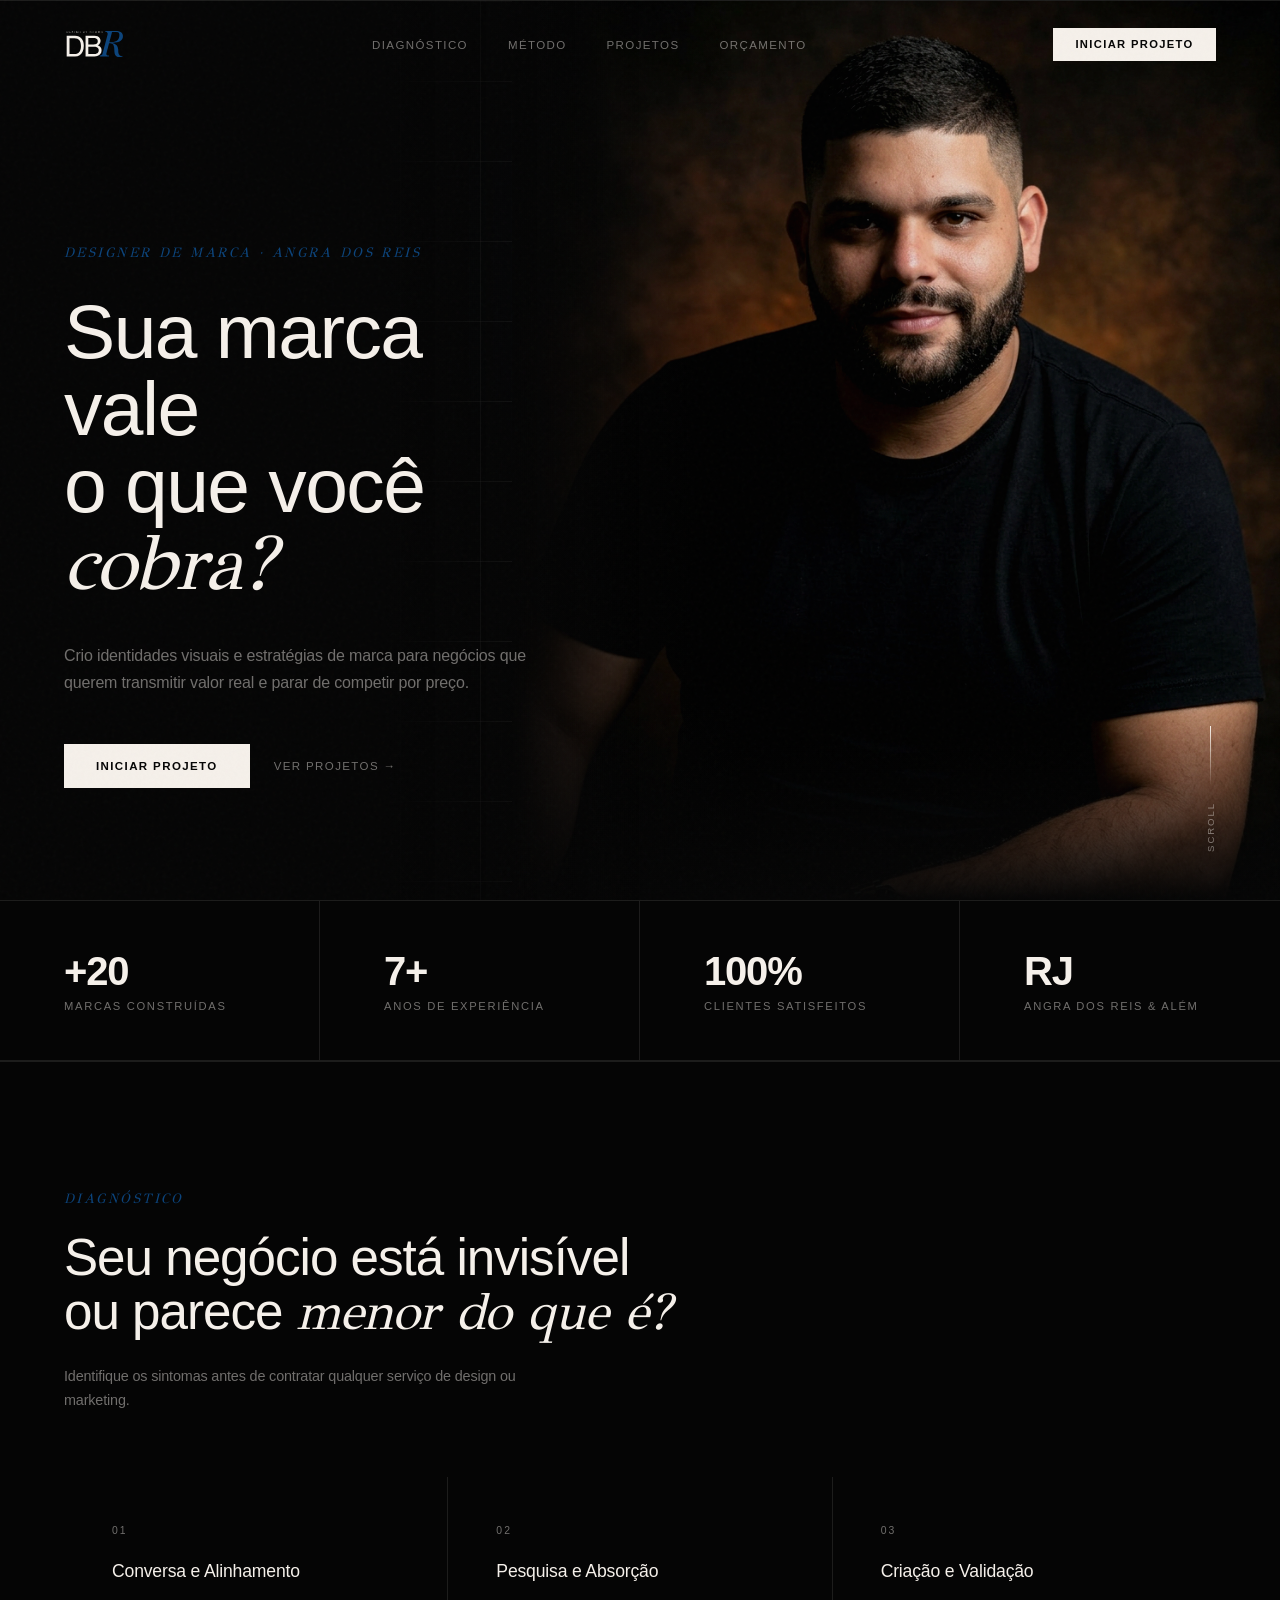
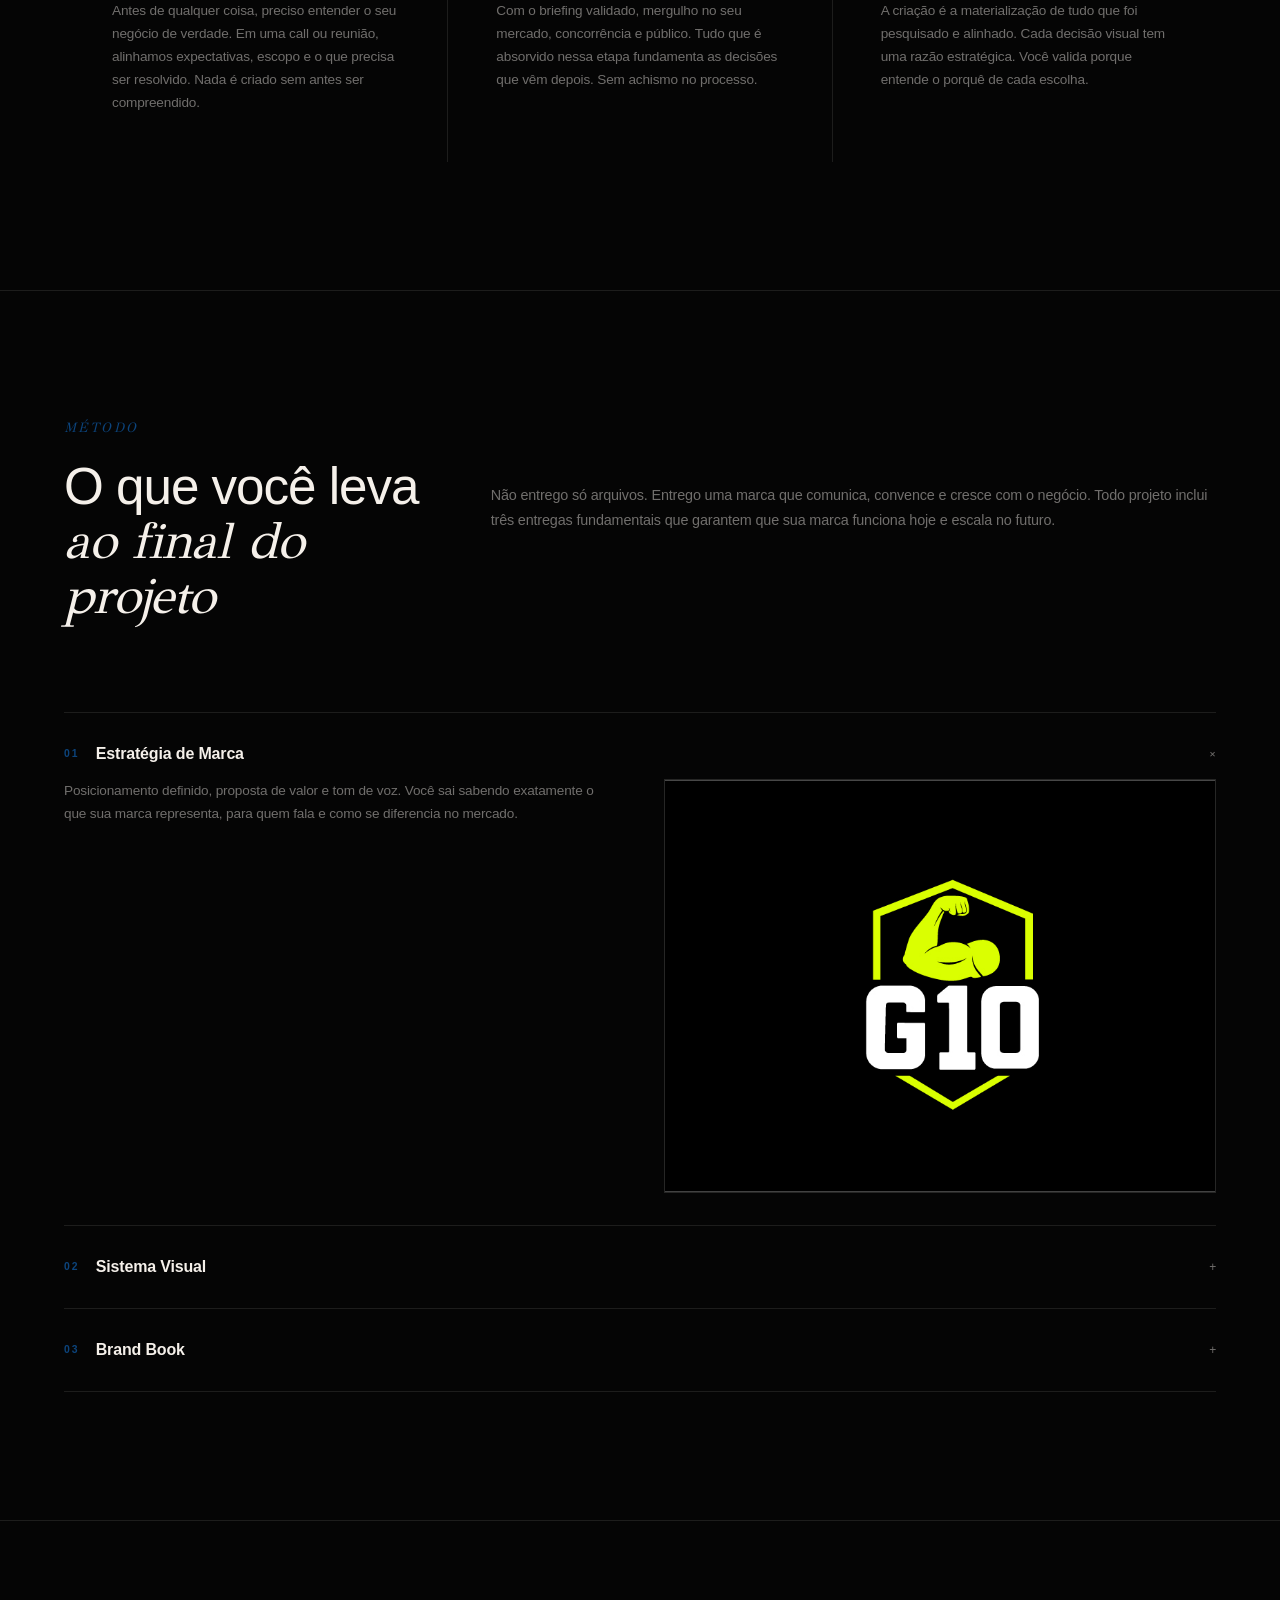
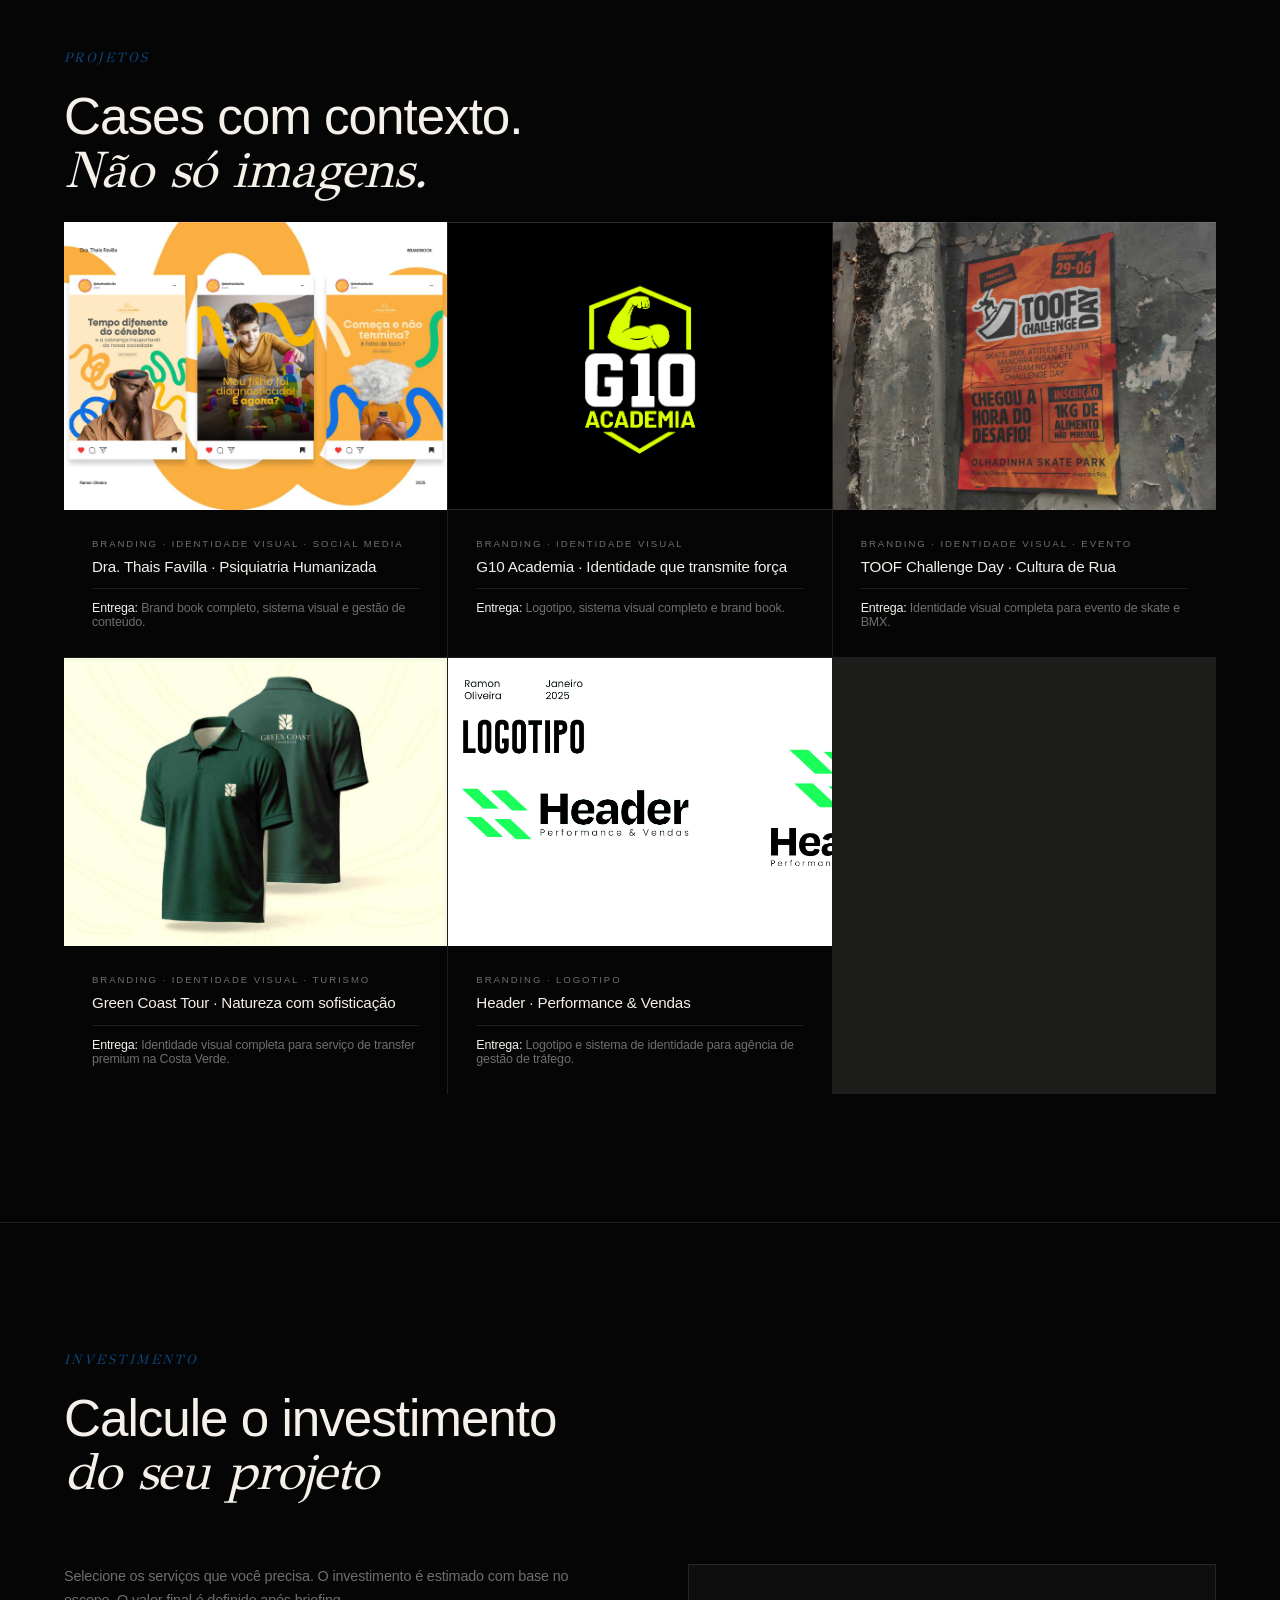
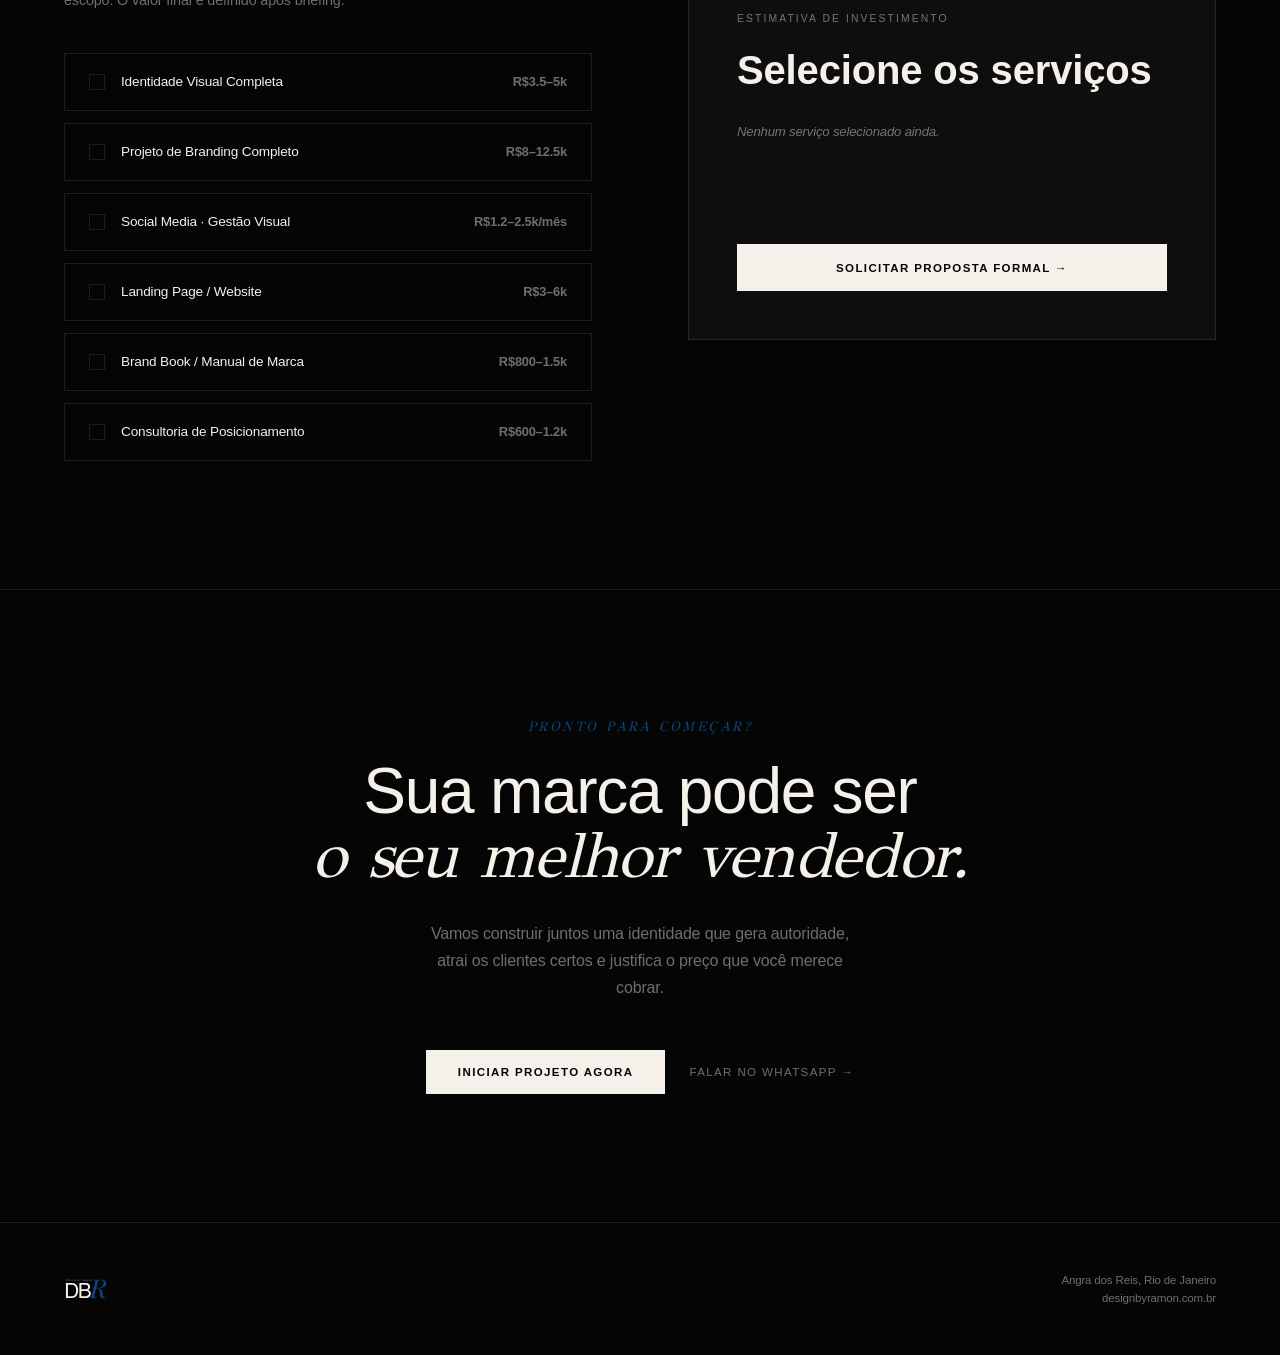
==== index.html @ 097b87ef "refactor: remove portfolio filters, keep brands only Remove Todos/Branding/Social/Web filter buttons" ====
<!DOCTYPE html>
<html lang="pt-BR">
<head>
<meta charset="UTF-8">
<meta name="viewport" content="width=device-width, initial-scale=1.0">
<title>DBR · Design by Ramon · Branding Estratégico · Angra dos Reis</title>
<meta name="description" content="Branding estratégico, identidade visual e posicionamento para negócios que querem transmitir valor real e cobrar mais por isso.">
<link rel="preconnect" href="https://fonts.googleapis.com">
<link href="https://fonts.googleapis.com/css2?family=GFS+Didot&family=Libre+Baskerville:ital@1&display=swap" rel="stylesheet">
<style>
:root{
  --black:#050505;
  --off:#F5F0EA;
  --blue:#0C447C;
  --blue-light:#1B2A41;
  --muted:rgba(245,240,234,0.45);
  --border:rgba(245,240,234,0.1);
  --border-strong:rgba(245,240,234,0.22);
  --surface:rgba(245,240,234,0.04);
  --surface-hover:rgba(245,240,234,0.07);
  --ease:cubic-bezier(0.16,1,0.3,1);
  --font-didot:'GFS Didot','Didot','Big Caslon',Georgia,serif;
  --font-body:'Helvetica Neue',Helvetica,Arial,sans-serif;
  --font-display:'Helvetica Neue',Helvetica,Arial,sans-serif;
}
*{margin:0;padding:0;box-sizing:border-box}
html{scroll-behavior:smooth}
body{background:var(--black);color:var(--off);font-family:var(--font-body);font-weight:300;overflow-x:hidden;-webkit-font-smoothing:antialiased;letter-spacing:-0.01em}

/* GRAIN */
body::before{content:'';position:fixed;inset:0;background-image:url("data:image/svg+xml,%3Csvg viewBox='0 0 256 256' xmlns='http://www.w3.org/2000/svg'%3E%3Cfilter id='n'%3E%3CfeTurbulence type='fractalNoise' baseFrequency='0.9' numOctaves='4' stitchTiles='stitch'/%3E%3C/filter%3E%3Crect width='100%25' height='100%25' filter='url(%23n)' opacity='0.035'/%3E%3C/svg%3E");pointer-events:none;z-index:9999;opacity:0.6}

/* LOADER */
#loader{position:fixed;inset:0;background:var(--black);z-index:9998;display:flex;flex-direction:column;align-items:center;justify-content:center;gap:3rem;transition:opacity 0.9s var(--ease)}
#loader.hidden{opacity:0;pointer-events:none}
.loader-logo-wrap{opacity:0;transform:scale(0.75);transition:opacity 1s var(--ease),transform 1s cubic-bezier(0.34,1.3,0.64,1)}
.loader-bar-wrap{width:100px;height:1px;background:var(--border);transition:opacity 0.3s}
.loader-bar{height:1px;background:var(--off);width:0%;transition:width 0.05s linear}

/* NAV */
nav{position:fixed;top:0;left:0;right:0;z-index:100;padding:1.75rem 4rem;display:flex;align-items:center;justify-content:space-between;transition:all 0.4s var(--ease)}
nav.scrolled{padding:1.1rem 4rem;background:rgba(5,5,5,0.85);backdrop-filter:blur(20px);border-bottom:1px solid var(--border)}
.nav-logo{font-family:var(--font-display);font-weight:800;font-size:1rem;letter-spacing:0.12em;text-transform:uppercase;text-decoration:none;color:var(--off)}
.nav-logo span{color:var(--blue)}
.nav-links{display:flex;gap:2.5rem;list-style:none}
.nav-links a{font-size:0.72rem;letter-spacing:0.12em;text-transform:uppercase;color:var(--muted);text-decoration:none;transition:color 0.2s}
.nav-links a:hover{color:var(--off)}
.nav-cta{font-family:var(--font-display);font-size:0.7rem;font-weight:700;letter-spacing:0.12em;text-transform:uppercase;color:var(--black);background:var(--off);padding:0.65rem 1.4rem;border:none;cursor:pointer;transition:all 0.2s}
.nav-cta:hover{background:var(--blue);color:var(--off)}

/* HERO */
#hero{min-height:100vh;position:relative;overflow:hidden}
.hero-bg{position:absolute;inset:0;background:radial-gradient(ellipse 60% 70% at 70% 30%, rgba(12,68,124,0.15) 0%, transparent 60%)}
.hero-grid{position:absolute;inset:0;background-image:linear-gradient(var(--border) 1px,transparent 1px),linear-gradient(90deg,var(--border) 1px,transparent 1px);background-size:80px 80px;mask-image:radial-gradient(ellipse 80% 80% at 50% 50%,black 30%,transparent 100%)}
.hero-tag{font-family:var(--font-didot);font-size:0.85rem;letter-spacing:0.18em;text-transform:uppercase;color:var(--blue);margin-bottom:2rem;display:flex;align-items:center;gap:0.75rem;opacity:0;transform:translateY(10px);transition:all 0.7s var(--ease) 0.2s;font-style:italic}
.hero-tag.in{opacity:1;transform:translateY(0)}

h1{font-family:var(--font-body);font-size:clamp(3rem,6vw,5.5rem);font-weight:400;line-height:1.0;letter-spacing:-0.02em;max-width:820px;margin-bottom:2.5rem;opacity:0;transform:translateY(20px);transition:all 0.9s var(--ease) 0.4s}
h1.in{opacity:1;transform:translateY(0)}
h1 em{font-style:italic;font-weight:300;color:var(--muted)}
.hero-sub{font-size:1rem;font-weight:300;color:var(--muted);max-width:480px;line-height:1.7;margin-bottom:3rem;opacity:0;transform:translateY(20px);transition:all 0.9s var(--ease) 0.6s}
.hero-sub.in{opacity:1;transform:translateY(0)}
.hero-ctas{display:flex;align-items:center;gap:1.5rem;opacity:0;transform:translateY(20px);transition:all 0.9s var(--ease) 0.8s}
.hero-ctas.in{opacity:1;transform:translateY(0)}
.btn-primary{font-family:var(--font-display);font-size:0.72rem;font-weight:700;letter-spacing:0.12em;text-transform:uppercase;color:var(--black);background:var(--off);padding:1rem 2rem;border:none;cursor:pointer;transition:all 0.25s}
.btn-primary:hover{background:var(--blue);color:var(--off);transform:translateY(-2px)}
.btn-ghost{font-size:0.72rem;letter-spacing:0.12em;text-transform:uppercase;color:var(--muted);cursor:pointer;background:none;border:none;transition:color 0.2s;display:flex;align-items:center;gap:0.5rem}
.btn-ghost:hover{color:var(--off)}
.hero-scroll{position:absolute;right:4rem;bottom:3rem;display:flex;flex-direction:column;align-items:center;gap:1rem;opacity:0;animation:fadeIn 1s var(--ease) 1.5s forwards}
.hero-scroll span{font-size:0.6rem;letter-spacing:0.2em;text-transform:uppercase;color:var(--muted);writing-mode:vertical-rl;transform:rotate(180deg)}
.scroll-line{width:1px;height:60px;background:linear-gradient(var(--off),transparent);animation:scrollLine 2s ease-in-out infinite}
@keyframes scrollLine{0%{transform:scaleY(0);transform-origin:top}50%{transform:scaleY(1);transform-origin:top}51%{transform-origin:bottom}100%{transform:scaleY(0);transform-origin:bottom}}
@keyframes fadeIn{to{opacity:1}}

/* STATS */
#stats{border-top:1px solid var(--border);border-bottom:1px solid var(--border);display:grid;grid-template-columns:repeat(4,1fr)}
.stat{padding:3rem 4rem;border-right:1px solid var(--border)}
.stat:last-child{border-right:none}
.stat-num{font-family:var(--font-display);font-size:2.5rem;font-weight:800;letter-spacing:-0.03em;margin-bottom:0.4rem}
.stat-label{font-size:0.7rem;letter-spacing:0.15em;text-transform:uppercase;color:var(--muted)}

/* SECTIONS */
section{padding:8rem 4rem;border-top:1px solid var(--border)}
.section-tag{font-family:var(--font-didot);font-size:0.85rem;letter-spacing:0.18em;text-transform:uppercase;color:var(--blue);margin-bottom:1.5rem;display:flex;align-items:center;gap:0.75rem;font-style:italic}

.section-title{font-family:var(--font-body);font-size:clamp(2rem,4vw,3.5rem);font-weight:400;line-height:1.05;letter-spacing:-0.02em;max-width:700px;margin-bottom:1.5rem}
.section-title em{font-style:italic;font-weight:300;color:var(--muted)}

/* PROBLEMS */
.problems-grid{display:grid;grid-template-columns:repeat(3,1fr);gap:1px;background:var(--border);margin-top:4rem}
.problem-card{background:var(--black);padding:3rem;transition:background 0.3s}
.problem-card:hover{background:var(--surface-hover)}
.problem-num{font-family:var(--font-display);font-size:0.65rem;letter-spacing:0.2em;color:var(--muted);margin-bottom:1.5rem}
.problem-title{font-family:var(--font-body);font-size:1.1rem;font-weight:400;line-height:1.3;margin-bottom:1rem;letter-spacing:-0.01em}
.problem-desc{font-size:0.85rem;color:var(--muted);line-height:1.7}

/* METHOD */
.method-wrap{display:grid;grid-template-columns:1fr 1fr;gap:8rem;align-items:start;margin-top:4rem}
.method-steps{display:flex;flex-direction:column;gap:0}
.method-step{padding:2rem 0;border-bottom:1px solid var(--border);cursor:pointer;transition:all 0.3s}
.method-step:first-child{border-top:1px solid var(--border)}
.method-step-head{display:flex;align-items:center;justify-content:space-between}
.method-step-label{display:flex;align-items:center;gap:1rem}
.method-step-num{font-size:0.65rem;letter-spacing:0.2em;color:var(--blue);font-family:var(--font-display);font-weight:700}
.method-step-title{font-family:var(--font-display);font-size:1rem;font-weight:700}
.method-step-icon{font-size:0.75rem;color:var(--muted);transition:transform 0.3s}
.method-step.open .method-step-icon{transform:rotate(45deg)}
.method-step-body{font-size:0.85rem;color:var(--muted);line-height:1.7;max-height:0;overflow:hidden;transition:max-height 0.4s var(--ease),padding 0.3s}
.method-step.open .method-step-body{max-height:500px;padding-top:1rem}
.method-step-inner{display:grid;grid-template-columns:1fr 1fr;gap:3rem;align-items:start}
.method-step-img{aspect-ratio:4/3;background:var(--surface);border:1px solid var(--border);overflow:hidden;position:relative}
.method-step-img .slide{position:absolute;inset:0;width:100%;height:100%;object-fit:cover;opacity:0;transition:opacity 0.8s var(--ease)}
.method-step-img .slide.active{opacity:1}
@media(max-width:640px){.method-step-inner{grid-template-columns:1fr}}
.method-visual{position:sticky;top:10rem}
.method-visual-box{background:var(--surface);border:1px solid var(--border);padding:3rem;aspect-ratio:1;display:flex;flex-direction:column;justify-content:space-between}
.method-visual-title{font-family:var(--font-display);font-size:0.65rem;letter-spacing:0.2em;text-transform:uppercase;color:var(--muted)}
.method-visual-main{font-family:var(--font-display);font-size:3rem;font-weight:800;line-height:1;transition:all 0.4s var(--ease)}
.method-visual-sub{font-size:0.8rem;color:var(--muted);transition:all 0.4s var(--ease)}

/* PORTFOLIO */
.portfolio-grid{display:grid;grid-template-columns:repeat(3,1fr);gap:1px;background:var(--border)}
.portfolio-case{background:var(--black);overflow:hidden;cursor:pointer;position:relative}
.case-img{width:100%;aspect-ratio:4/3;background:var(--surface);display:flex;align-items:center;justify-content:center;font-family:var(--font-display);font-size:0.65rem;letter-spacing:0.2em;text-transform:uppercase;color:var(--muted);transition:background 0.3s}
.portfolio-case:hover .case-img{background:var(--surface-hover)}
.case-info{padding:1.75rem}
.case-cat{font-size:0.6rem;letter-spacing:0.2em;text-transform:uppercase;color:var(--muted);margin-bottom:0.5rem}
.case-title{font-family:var(--font-body);font-size:0.95rem;font-weight:400;line-height:1.3;margin-bottom:0.75rem;letter-spacing:-0.01em}
.case-result{font-size:0.78rem;color:var(--muted);padding-top:0.75rem;border-top:1px solid var(--border)}
.case-result strong{color:var(--off);font-weight:500}
.case-overlay{position:absolute;inset:0;background:rgba(5,5,5,0.88);opacity:0;transition:opacity 0.3s;display:flex;align-items:center;justify-content:center;gap:0.75rem;font-size:0.7rem;letter-spacing:0.15em;text-transform:uppercase;color:var(--muted)}
.portfolio-case:hover .case-overlay{opacity:1}

/* CALCULATOR */
.calc-wrap{display:grid;grid-template-columns:1fr 1fr;gap:6rem;align-items:start;margin-top:4rem}
.calc-intro{font-size:0.9rem;color:var(--muted);line-height:1.7;margin-bottom:2.5rem}
.services-grid{display:flex;flex-direction:column;gap:0.75rem}
.service-item{display:flex;align-items:center;gap:1rem;padding:1.25rem 1.5rem;border:1px solid var(--border);cursor:pointer;transition:all 0.2s;user-select:none}
.service-item:hover{border-color:var(--border-strong);background:var(--surface)}
.service-item.selected{border-color:var(--blue);background:rgba(12,68,124,0.08)}
.service-check{width:16px;height:16px;border:1px solid var(--border);display:flex;align-items:center;justify-content:center;flex-shrink:0;transition:all 0.2s}
.service-item.selected .service-check{background:var(--blue);border-color:var(--blue)}
.service-check svg{opacity:0;transition:opacity 0.2s}
.service-item.selected .service-check svg{opacity:1}
.service-name{font-size:0.85rem;flex:1}
.service-price{font-size:0.8rem;color:var(--muted);font-family:var(--font-display);font-weight:700}
.calc-result-box{background:var(--surface);border:1px solid var(--border);padding:3rem;position:sticky;top:10rem}
.calc-result-label{font-size:0.65rem;letter-spacing:0.2em;text-transform:uppercase;color:var(--muted);margin-bottom:1.5rem}
.calc-result-range{font-family:var(--font-display);font-size:2.5rem;font-weight:800;line-height:1.1;margin-bottom:2rem;transition:all 0.3s}
.calc-result-items{display:flex;flex-direction:column;gap:0.6rem;margin-bottom:2.5rem;min-height:80px}
.calc-result-item{display:flex;justify-content:space-between;font-size:0.8rem;color:var(--muted);padding-bottom:0.6rem;border-bottom:1px solid var(--border)}
.calc-result-item:last-child{border-bottom:none}
.calc-cta{width:100%;font-family:var(--font-display);font-size:0.72rem;font-weight:700;letter-spacing:0.12em;text-transform:uppercase;color:var(--black);background:var(--off);padding:1.1rem 2rem;border:none;cursor:pointer;transition:all 0.25s}
.calc-cta:hover{background:var(--blue);color:var(--off)}
.calc-empty{color:var(--muted);font-size:0.82rem;font-style:italic}

/* CTA SECTION */
#cta{text-align:center}
.cta-headline{font-family:var(--font-body);font-size:clamp(2.5rem,5vw,4.5rem);font-weight:400;line-height:1.0;letter-spacing:-0.02em;margin-bottom:2rem}
.cta-sub{font-size:1rem;color:var(--muted);max-width:440px;margin:0 auto 3rem;line-height:1.7}
.cta-actions{display:flex;align-items:center;justify-content:center;gap:1.5rem}

/* FOOTER */
footer{padding:3rem 4rem;border-top:1px solid var(--border);display:flex;align-items:center;justify-content:space-between}
.footer-logo{font-family:var(--font-display);font-weight:800;font-size:0.9rem;letter-spacing:0.12em;text-transform:uppercase}
.footer-logo span{color:var(--blue)}
.footer-info{font-size:0.72rem;color:var(--muted);text-align:right;line-height:1.6}

/* MODAL */
.modal-overlay{position:fixed;inset:0;background:rgba(5,5,5,0.92);z-index:500;display:none;align-items:center;justify-content:center;backdrop-filter:blur(8px)}
.modal-overlay.open{display:flex}
.modal-box{background:var(--black);border:1px solid var(--border-strong);padding:3rem;width:100%;max-width:480px;position:relative}
.modal-close{position:absolute;top:1.5rem;right:1.5rem;background:none;border:none;color:var(--muted);font-size:1.2rem;cursor:pointer;transition:color 0.2s}
.modal-close:hover{color:var(--off)}
.modal-title{font-family:var(--font-body);font-size:1.5rem;font-weight:400;margin-bottom:0.5rem}
.modal-sub{font-size:0.85rem;color:var(--muted);margin-bottom:2.5rem;line-height:1.6}
.modal-field{margin-bottom:1.25rem}
.modal-field label{display:block;font-size:0.65rem;letter-spacing:0.15em;text-transform:uppercase;color:var(--muted);margin-bottom:0.5rem}
.modal-field input,.modal-field select,.modal-field textarea{width:100%;background:var(--surface);border:1px solid var(--border);color:var(--off);padding:0.85rem 1rem;font-family:var(--font-body);font-size:0.9rem;outline:none;transition:border-color 0.2s}
.modal-field input:focus,.modal-field select:focus,.modal-field textarea:focus{border-color:var(--blue)}
.modal-field select option{background:var(--black)}
.modal-field textarea{resize:vertical;min-height:100px}
.modal-submit{width:100%;margin-top:1rem;font-family:var(--font-display);font-size:0.72rem;font-weight:700;letter-spacing:0.12em;text-transform:uppercase;color:var(--black);background:var(--off);padding:1rem;border:none;cursor:pointer;transition:all 0.25s}
.modal-submit:hover{background:var(--blue);color:var(--off)}

/* INTRO SPACER + CURTAIN */
#intro-spacer{height:0}
#hero-curtain{display:none}
#hero-veil{display:none}
#hc-logo{opacity:0;transform:scale(0.35);will-change:transform,opacity}
#hc-cue{position:absolute;bottom:3rem;left:50%;transform:translateX(-50%);display:flex;flex-direction:column;align-items:center;gap:0.75rem;opacity:0;transition:opacity 0.6s var(--ease)}
#hc-cue-label{font-size:0.58rem;letter-spacing:0.22em;text-transform:uppercase;color:var(--muted)}
#hc-line{width:1px;height:56px;background:linear-gradient(var(--off),transparent);animation:scrollLine 2s ease-in-out infinite}

/* DESKTOP HERO FIX */
@media(min-width:1025px){
  #hero{height:100vh!important;min-height:unset;display:grid!important;grid-template-columns:40% 60%;position:relative}
  #hero>div:nth-child(3){display:flex!important;flex-direction:column;justify-content:flex-end;padding:0 4rem 7rem!important;position:relative;z-index:3;background:linear-gradient(90deg,var(--black) 60%,transparent 100%)}
  #hero>div:nth-child(4){position:relative;overflow:hidden;margin-left:-8rem}
  #hero>div:nth-child(4) img{width:100%;height:100%;object-fit:cover;object-position:center 20%}
}
/* RESPONSIVE */
@media(max-width:1024px){
  #intro-spacer{height:50vh}
  #hero-curtain{position:fixed;inset:0;z-index:9000;background:var(--black);display:flex;flex-direction:column;align-items:center;justify-content:center;pointer-events:none;will-change:transform;-webkit-mask-image:linear-gradient(to bottom,black 60%,transparent 100%);mask-image:linear-gradient(to bottom,black 60%,transparent 100%)}
  #hero-veil{position:absolute;inset:0;z-index:20;background:var(--black);pointer-events:none;display:block}
  nav,section,footer,#stats .stat{padding-left:2rem;padding-right:2rem}
  #hero{display:flex!important;flex-direction:column!important;min-height:100vh}
  #hero>div:nth-child(2){display:none}
  #hero{display:block!important;min-height:100vh}
  #hero>div:nth-child(3){position:absolute!important;bottom:0;left:0;right:0;z-index:2;display:flex!important;flex-direction:column;justify-content:flex-end;padding:10rem 2rem 5rem!important;background:linear-gradient(transparent,rgba(5,5,5,0.55) 20%,rgba(5,5,5,0.93) 100%)}
  #hero>div:nth-child(4){position:absolute!important;inset:0!important;height:100%!important;display:block!important}
  .method-wrap,.calc-wrap{grid-template-columns:1fr;gap:4rem}
  .method-visual,.calc-result-box{position:relative;top:0}
  .portfolio-grid{grid-template-columns:repeat(2,1fr)}
  #stats{grid-template-columns:repeat(2,1fr)}
  .stat{border-right:none;border-bottom:1px solid var(--border)}
  .nav-links{display:none}
}
@media(max-width:640px){
  h1{font-size:2.4rem}
  .hero-tag{font-size:0.65rem;letter-spacing:0.1em}
  .problems-grid{grid-template-columns:1fr}
  .portfolio-grid{grid-template-columns:1fr}
  .cta-actions{flex-direction:column}
  .hero-ctas{flex-direction:column;align-items:flex-start}
  .hero-scroll{display:none}
  footer{flex-direction:column;gap:1.5rem;text-align:center}
  .footer-info{text-align:center}
}

/* REVEAL */
.reveal{opacity:0;transform:translateY(30px);transition:all 0.8s var(--ease)}
.reveal.in{opacity:1;transform:translateY(0)}
</style>
</head>
<body>

<!-- LOADER -->
<div id="loader">
  <div class="loader-logo-wrap" id="llogow"></div>
  <div class="loader-bar-wrap" id="lbarwrap"><div class="loader-bar" id="lbar"></div></div>
</div>
<div id="hero-curtain">
  <div id="hc-logo"></div>
  <div id="hc-cue">
    <span id="hc-cue-label">scroll</span>
    <div id="hc-line"></div>
  </div>
</div>

<!-- NAV -->
<nav id="nav">
  <a href="#" class="nav-logo" style="display:flex;align-items:center"><svg id="Camada_1" xmlns="http://www.w3.org/2000/svg" version="1.1" viewBox="0 0 1080 490.67" style="height:28px;width:auto;display:block">
  <!-- Generator: Adobe Illustrator 30.2.1, SVG Export Plug-In . SVG Version: 2.1.1 Build 1)  -->
  <defs>
    <style>
      .st0 {
        fill: #0c447c;
      }
    </style>
  </defs>
  <path fill="#F5F0EA" d="M73.1,35.26c0,5.36-1.39,9.43-4.17,12.21-1.12,1.12-2.5,1.95-4.15,2.49-1.65.55-3.72.82-6.21.82h-10.74v-30.95h11.05c2.35,0,4.34.25,5.97.75,1.63.5,3.08,1.38,4.34,2.64,1.18,1.18,2.12,2.87,2.84,5.07.72,2.21,1.07,4.53,1.07,6.96ZM70.18,35.26c0-2.35-.27-4.37-.82-6.08-.54-1.7-1.34-3.08-2.38-4.13-1.04-1.04-2.26-1.76-3.63-2.15-1.38-.39-3.19-.58-5.46-.58h-7.14v25.96h7.56c2,0,3.71-.24,5.11-.71,1.4-.47,2.55-1.15,3.44-2.04,1.15-1.15,1.98-2.58,2.51-4.32.53-1.73.79-3.72.79-5.95Z"/>
  <path fill="#F5F0EA" d="M116.64,50.77h-21.02v-30.95h20.59v2.49h-17.66v11.17h15.94v2.49h-15.94v12.29h18.09v2.49Z"/>
  <path fill="#F5F0EA" d="M159.53,42.58c0,3.15-1.2,5.51-3.61,7.08-1.98,1.29-4.5,1.93-7.56,1.93-3.73,0-6.59-.98-8.59-2.92-1.83-1.78-2.75-4.16-2.75-7.14h2.83c.23,2.58,1.12,4.48,2.67,5.72,1.55,1.23,3.62,1.85,6.23,1.85s4.68-.66,6.06-1.98c1.2-1.14,1.81-2.56,1.81-4.25,0-1.26-.28-2.28-.84-3.07-.56-.79-1.37-1.45-2.43-1.99-.6-.31-2.94-.99-7.01-2.02-1.83-.46-3.28-.96-4.34-1.5-1.23-.63-2.19-1.4-2.88-2.32-.92-1.26-1.38-2.83-1.38-4.72,0-2.29.89-4.19,2.67-5.71,1.92-1.66,4.53-2.49,7.82-2.49s5.89.9,7.78,2.69c1.75,1.65,2.62,3.82,2.62,6.5h-2.75c0-2.25-.79-3.97-2.37-5.17-1.35-1.02-3.07-1.54-5.17-1.54-2.36,0-4.23.52-5.62,1.57-1.39,1.04-2.09,2.5-2.09,4.36,0,1.12.24,2.02.73,2.73.49.7,1.27,1.32,2.36,1.87,3.87,1.17,7.74,2.33,11.6,3.48,2.81,1.4,4.21,3.75,4.21,7.04Z"/>
  <path fill="#F5F0EA" d="M185.62,50.77h-2.92v-30.95h2.92v30.95Z"/>
  <path fill="#F5F0EA" d="M236.76,50.77h-2.49v-5.29c-1.15,2-2.66,3.52-4.54,4.56-1.88,1.03-4.17,1.55-6.9,1.55-4.5,0-7.95-1.58-10.36-4.72-2.21-2.89-3.31-6.78-3.31-11.68s1.22-8.81,3.65-11.67c2.55-2.98,6.08-4.46,10.57-4.46,3.41,0,6.27.82,8.57,2.46,2.31,1.64,3.79,4.07,4.45,7.3h-3.01c-.52-2.28-1.68-4.06-3.5-5.34s-3.9-1.92-6.25-1.92c-3.87,0-6.79,1.35-8.77,4.03-1.86,2.52-2.79,6.07-2.79,10.64,0,3.63.99,6.65,2.97,9.05,2.1,2.55,4.85,3.82,8.27,3.82,3.01,0,5.5-.95,7.45-2.84,1.03-1.03,1.83-2.29,2.39-3.78.56-1.49.84-3.22.84-5.2h-10.49v-2.49h13.24v15.99Z"/>
  <path fill="#F5F0EA" d="M284.68,50.77h-3.41s-17.78-26.96-17.78-26.96l-.09,26.96h-2.92v-30.95h3.31l17.88,27.03.09-27.03h2.92v30.95Z"/>
  <path fill="#F5F0EA" d="M359.81,41.92c0,3.01-.85,5.24-2.56,6.68-1.71,1.45-4.2,2.17-7.5,2.17h-12.68v-30.95h11.09c3.5,0,6.08.67,7.74,2,1.66,1.33,2.49,3.26,2.49,5.78,0,1.83-.43,3.32-1.29,4.47-.86,1.15-2.08,1.88-3.65,2.19,1.75.29,3.18.99,4.3,2.11,1.38,1.38,2.06,3.22,2.06,5.55ZM355.47,27.61c0-1.92-.64-3.28-1.91-4.08-1.28-.8-3.57-1.2-6.9-1.2h-6.66v11.17h7.39c3.01,0,5.16-.56,6.45-1.68,1.09-.95,1.63-2.35,1.63-4.21ZM356.89,42.09c0-2.23-.7-3.81-2.11-4.73-1.4-.92-3.68-1.38-6.83-1.38h-7.95v12.29h7.95c3.41,0,5.75-.45,7.03-1.35,1.28-.9,1.91-2.52,1.91-4.84Z"/>
  <path fill="#F5F0EA" d="M404.72,19.83l-11.22,17.45v13.5h-2.92v-13.28l-11.05-17.66h3.35s9.13,14.92,9.13,14.92l9.33-14.91h3.38Z"/>
  <path fill="#F5F0EA" d="M477.05,50.77h-3.22c-.34-.63-.61-1.59-.79-2.88-.19-1.29-.28-2.6-.28-3.95,0-2.46-.26-4.14-.77-5.03-.86-1.46-2.65-2.19-5.37-2.19h-9.5v14.06h-2.92v-30.95h12.12c3.41,0,5.97.6,7.69,1.8,1.89,1.35,2.84,3.45,2.84,6.32,0,2.06-.43,3.68-1.29,4.86-.75,1.03-1.99,1.94-3.74,2.71,1.43.52,2.45,1.41,3.05,2.69.6,1.27.9,3.13.9,5.56,0,1.8.09,3.3.26,4.47s.52,1.92,1.03,2.23v.3ZM473.91,28.08c0-1.75-.49-3.08-1.46-4-1.23-1.17-3.22-1.76-5.97-1.76h-9.37v11.91h9.24c2.32,0,4.16-.54,5.52-1.61s2.04-2.58,2.04-4.54Z"/>
  <path fill="#F5F0EA" d="M524.16,50.77h-2.99s-3.58-9.71-3.58-9.71h-14.12l-3.63,9.71h-3s12.16-30.94,12.16-30.94h3.31l11.86,30.95ZM516.62,38.57l-6.09-16.23-6.06,16.23h12.14Z"/>
  <path fill="#F5F0EA" d="M574.05,50.77h-2.92v-27.59l-10.23,27.59h-2.75l-10.19-27.59-.08,27.59h-2.92v-30.95h4.47s10.14,27.35,10.14,27.35l10.05-27.36h4.43v30.95Z"/>
  <path fill="#F5F0EA" d="M625.29,35.36c0,4.49-1.12,8.2-3.35,11.12-2.61,3.4-6.31,5.11-11.09,5.11-4.41,0-7.92-1.48-10.51-4.44-2.59-2.96-3.89-6.93-3.89-11.91,0-4.61,1.19-8.38,3.57-11.33,2.61-3.23,6.19-4.85,10.74-4.85s8.22,1.57,10.83,4.72c2.46,2.95,3.7,6.81,3.7,11.59ZM622.36,35.32c0-4.21-1.02-7.55-3.05-10.04s-4.87-3.74-8.51-3.74-6.53,1.38-8.6,4.12c-1.89,2.52-2.84,5.72-2.84,9.61s.87,7.18,2.62,9.61c2.03,2.8,5.01,4.2,8.94,4.2s6.78-1.43,8.81-4.29c1.75-2.46,2.62-5.62,2.62-9.48Z"/>
  <path fill="#F5F0EA" d="M671.96,50.77h-3.41s-17.78-26.96-17.78-26.96l-.09,26.96h-2.92v-30.95h3.31l17.88,27.03.09-27.03h2.92v30.95Z"/>
  <path fill="#F5F0EA" d="M47,100.09h147.26c50,0,88.78,17.73,116.33,53.2,24.58,32,36.92,73,36.92,123.03,0,38.61-7.28,73.5-21.81,104.68-25.6,55.12-69.57,82.67-131.94,82.67H47V100.09ZM184.36,421.59c16.69,0,30.37-1.72,41.09-5.21,19.16-6.41,34.83-18.81,47.03-37.1,9.75-14.71,16.74-33.52,21.05-56.43,2.48-13.72,3.7-26.41,3.7-38.15,0-45.02-8.94-80.02-26.85-104.95-17.91-24.9-46.74-37.36-86.51-37.36h-87.36v279.2h87.85Z"/>
  <path fill="#F5F0EA" d="M377.91,100.09h156.17c42.57,0,72.86,12.7,90.82,38.09,10.57,15.03,15.84,32.35,15.84,52.01,0,22.92-6.49,41.73-19.54,56.43-6.76,7.75-16.51,14.85-29.21,21.26,18.64,7.11,32.58,15.11,41.82,24.02,16.37,15.84,24.52,37.71,24.52,65.61,0,23.41-7.34,44.61-22.01,63.6-21.96,28.39-56.87,42.57-104.71,42.57h-153.69V100.09ZM515.76,253.78c20.79,0,36.95-2.88,48.51-8.68,18.14-9.06,27.23-25.39,27.23-48.98s-9.64-39.78-28.97-48.05c-10.89-4.6-27.05-6.93-48.51-6.93h-87.85v112.63h89.6ZM532.36,421.59c30.17,0,51.72-8.74,64.59-26.24,8.1-11.07,12.11-24.43,12.11-40.1,0-26.41-11.79-44.38-35.38-53.96-12.55-5.12-29.12-7.69-49.76-7.69h-97.75v127.98h106.2Z"/>
  <path class="st0" d="M626.44,463.67v-15.98h9.62c18.26,0,34.23-12.31,38.9-29.96l89.21-337.51c6.21-23.5-8.15-48.33-32.47-48.33l-10.16.03v-15.98h177.83c44.44,0,77.81,7.95,100.14,23.79,22.31,15.84,33.49,39.63,33.49,71.31,0,35.96-15.03,63.31-45.05,82.06-30.02,18.75-75.62,29.35-136.8,31.8v5.71c32.15,6.03,56.08,18.37,71.84,37.01,15.72,18.64,24.93,45.37,27.61,80.19.47,5.79,1.02,34.14,1.69,44.86,2.38,40.15,37.26,65.8,60.32,65.8,10.83,0,11.08.16,11.34.11v16.1c-12.04,0-48.45.07-57.6.07-15.84,0-29.91-3.41-42.19-10.22-12.29-6.81-21.78-16.48-28.48-28.97-7.57-15.17-12.14-42.08-13.72-80.72-.67-18.52-1.57-32.79-2.68-42.86-3.12-31.45-10.95-52.68-23.44-63.6-12.49-10.95-34.39-16.86-65.63-17.76l-48.65,184.6c-4.18,15.87,15.89,32.44,32.3,32.44h13.67v16.02h-161.09ZM794.81,213.15l37.59-.63c47.35,0,82.23-10.4,104.65-31.13,22.45-20.79,33.66-53.14,33.66-97.14,0-18.29-5.24-31.3-15.72-38.99-10.51-7.72-29.93-11.56-58.3-11.56l-54.53.06-47.36,179.4Z"/>
</svg></a>
  <ul class="nav-links">
    <li><a href="#problems">Diagnóstico</a></li>
    <li><a href="#method">Método</a></li>
    <li><a href="#portfolio">Projetos</a></li>
    <li><a href="#calculator">Orçamento</a></li>
  </ul>
  <button class="nav-cta" onclick="openModal()">Iniciar projeto</button>
</nav>

<!-- HERO -->
<div id="intro-spacer"></div>
<section id="hero" style="padding:0;min-height:100vh;display:grid;grid-template-columns:1fr 1fr;position:relative;overflow:hidden">
  <div class="hero-bg"></div>
  <div class="hero-grid"></div>
  <!-- LEFT: text -->
  <div style="position:relative;z-index:2;display:flex;flex-direction:column;justify-content:flex-end;padding:0 4rem 7rem">
    <div class="hero-tag" id="htag">Designer de Marca · Angra dos Reis</div>
    <h1 id="hh1">Sua marca vale<br>o que você <span style="font-family:var(--font-didot);font-style:italic;font-weight:400;text-transform:none">cobra?</span></h1>
    <p class="hero-sub" id="hsub">Crio identidades visuais e estratégias de marca para negócios que querem transmitir valor real e parar de competir por preço.</p>
    <div class="hero-ctas" id="hctas">
      <button class="btn-primary" onclick="openModal()">Iniciar projeto</button>
      <button class="btn-ghost" onclick="document.getElementById('portfolio').scrollIntoView({behavior:'smooth'})">Ver projetos →</button>
    </div>
  </div>
  <!-- RIGHT: photo -->
  <div style="position:relative;overflow:hidden">
    <img src="[data-uri]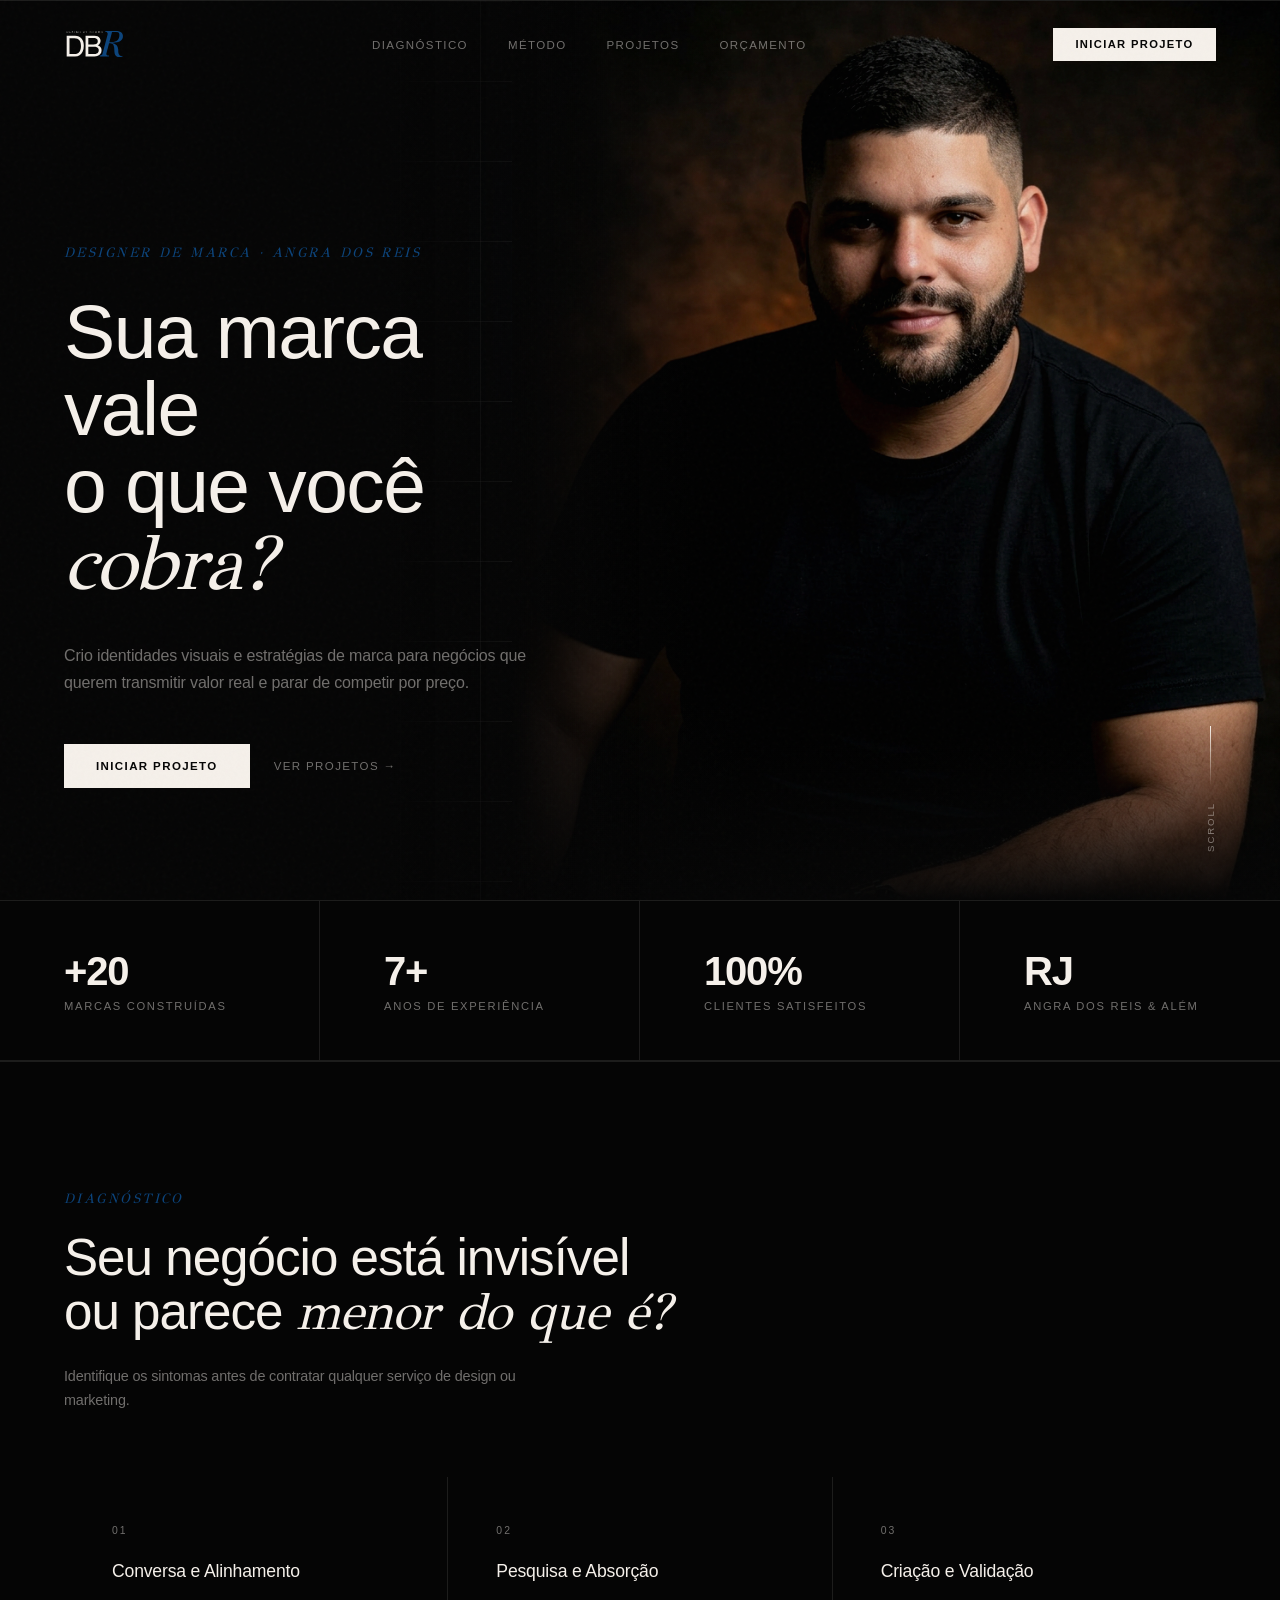
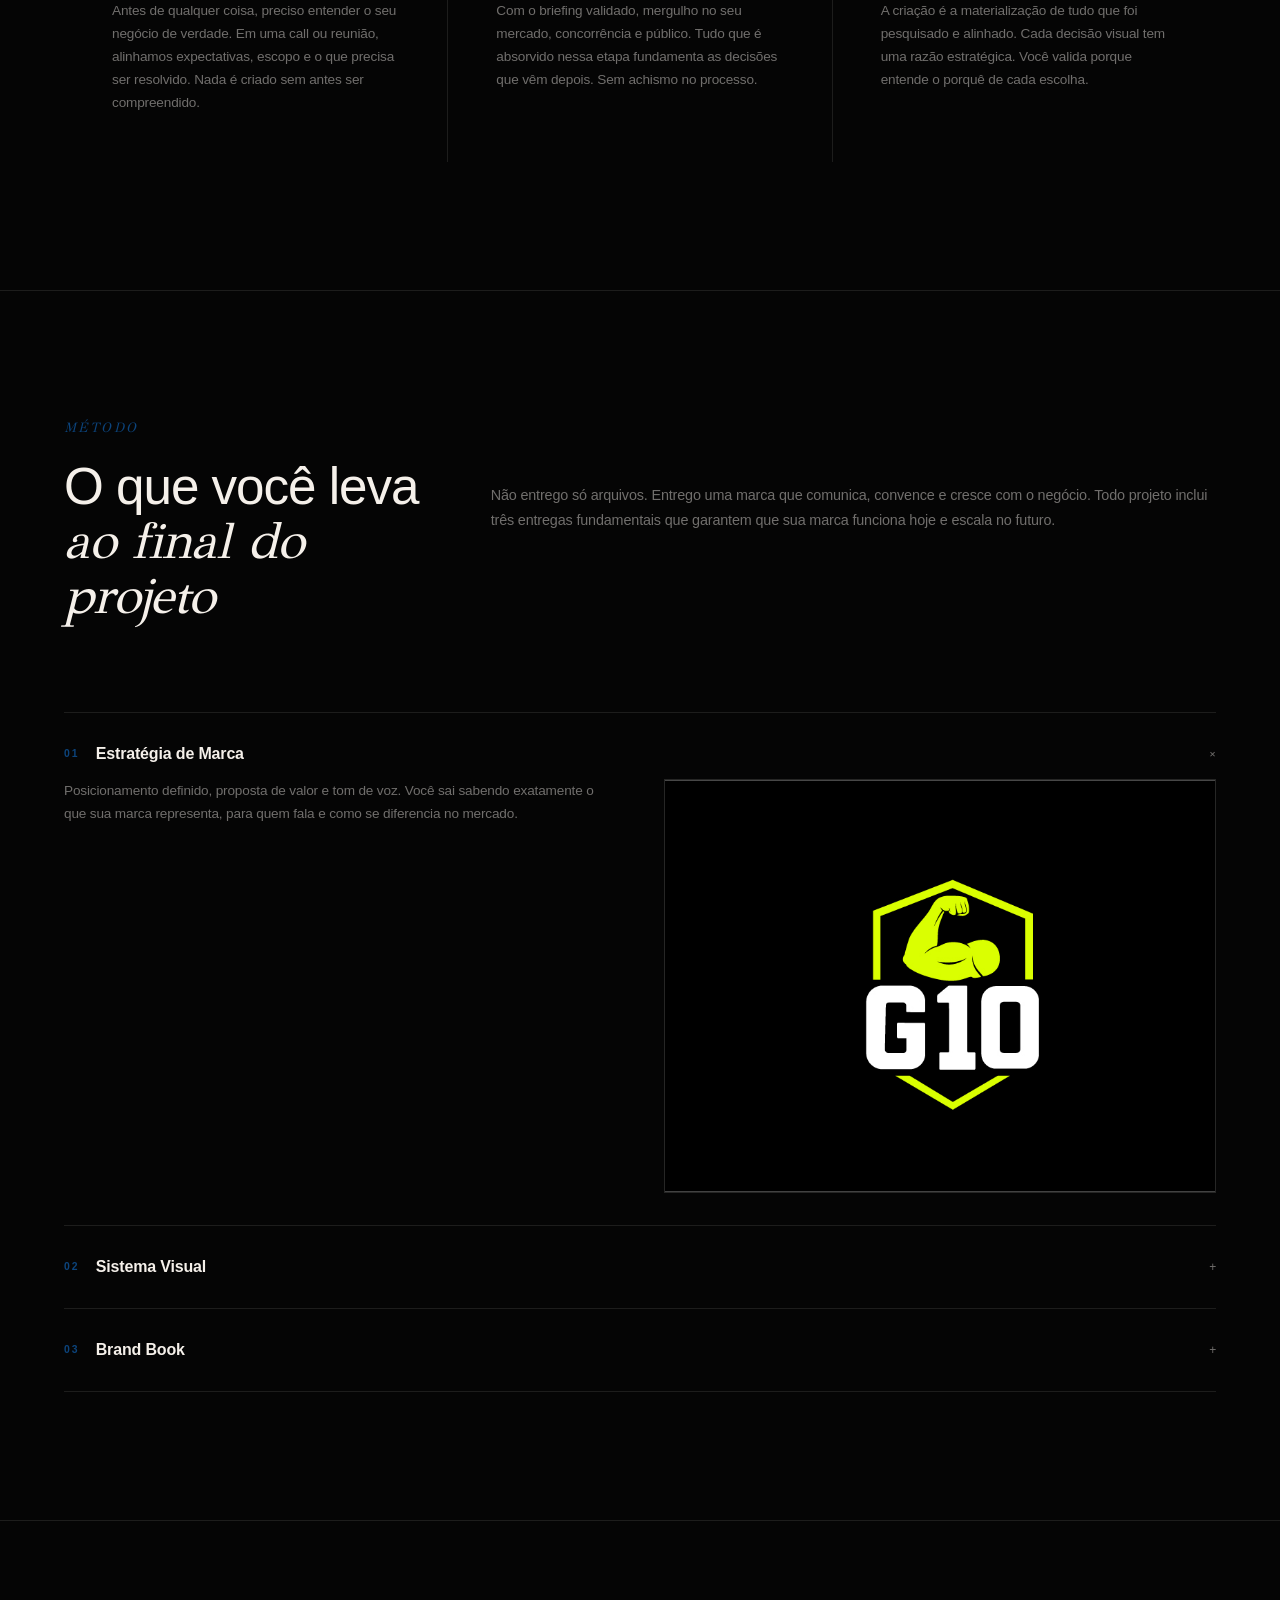
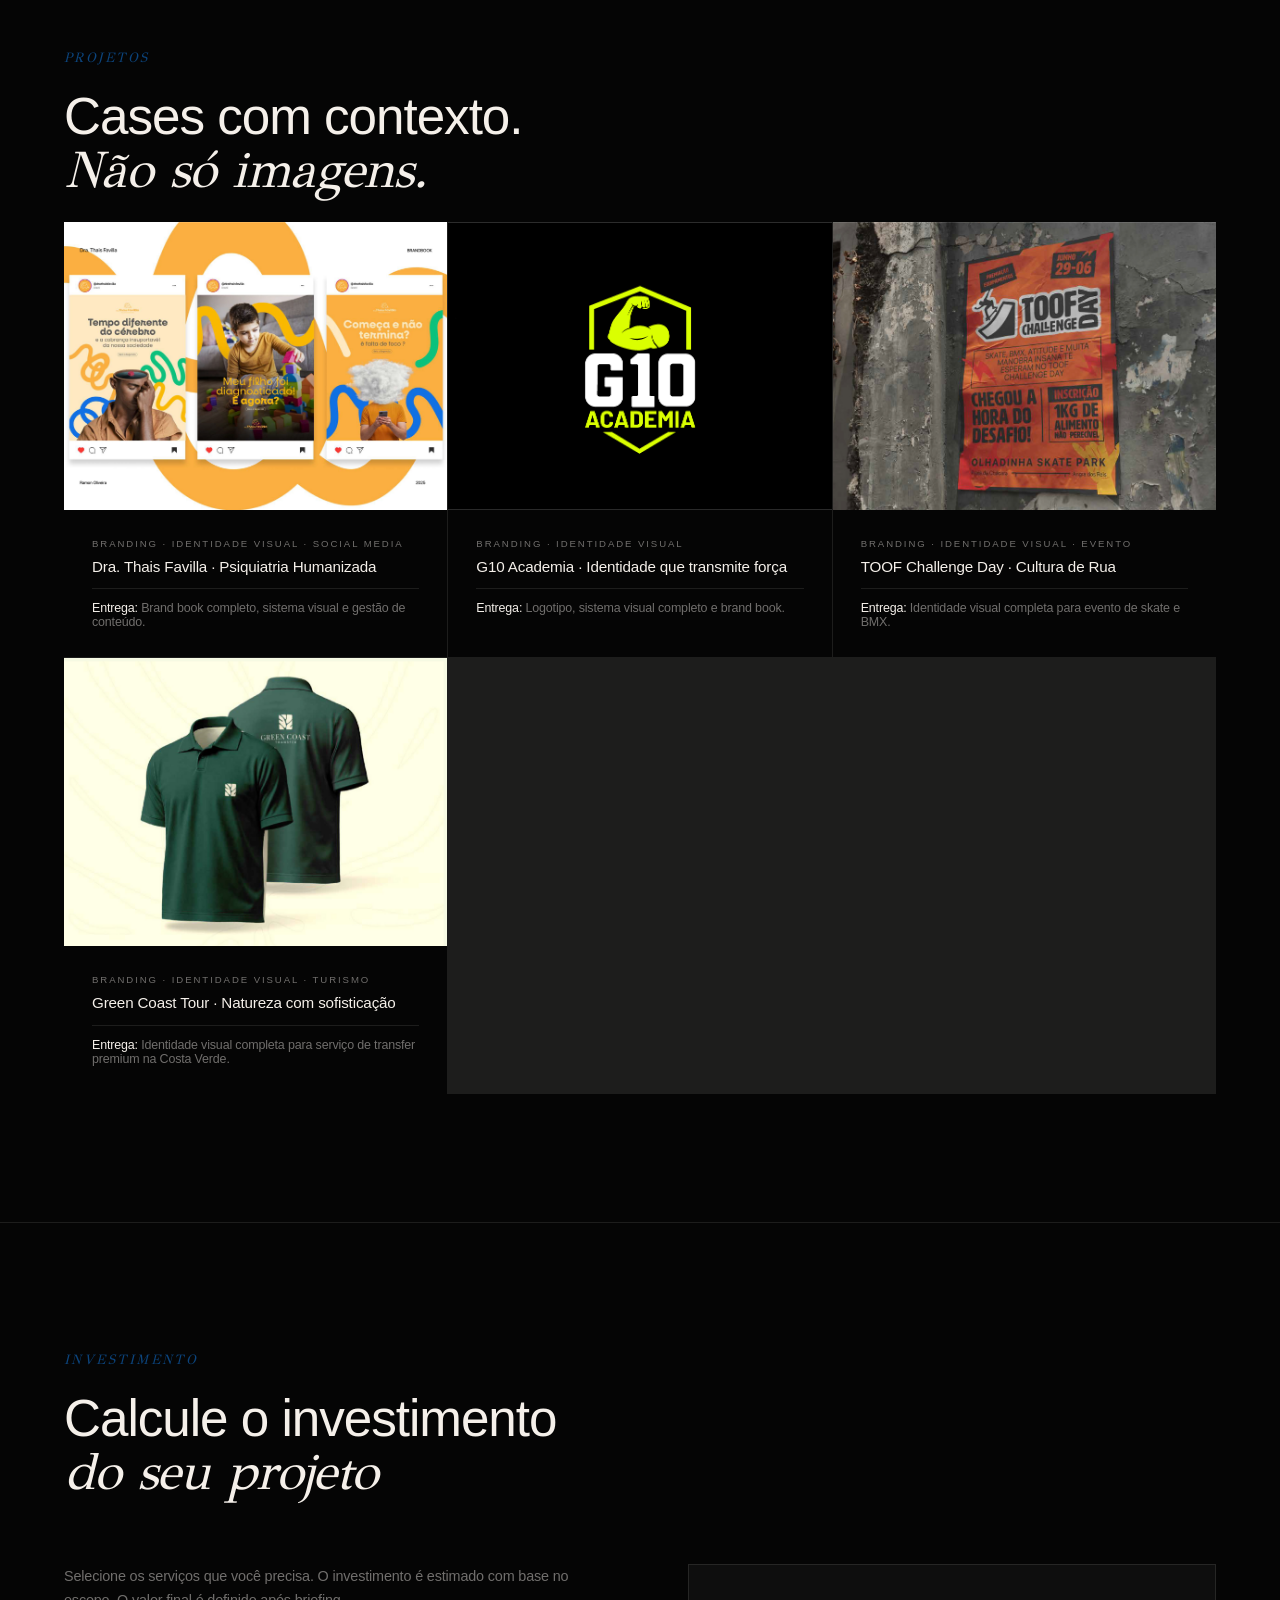
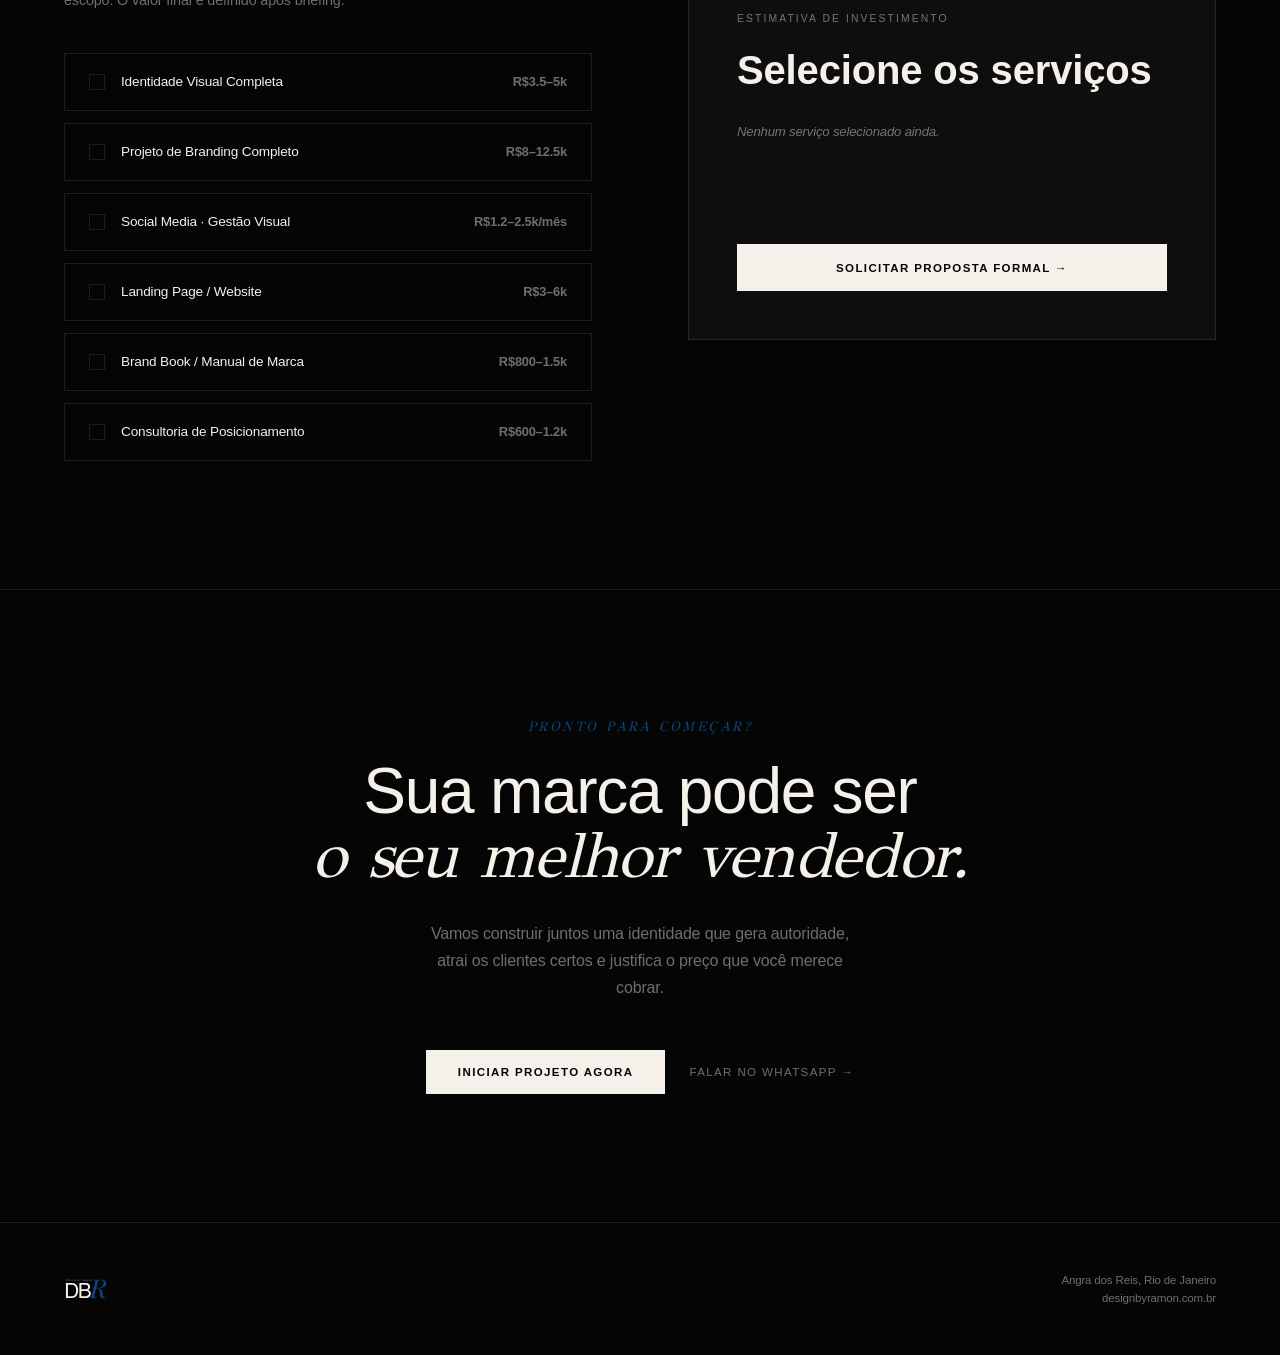
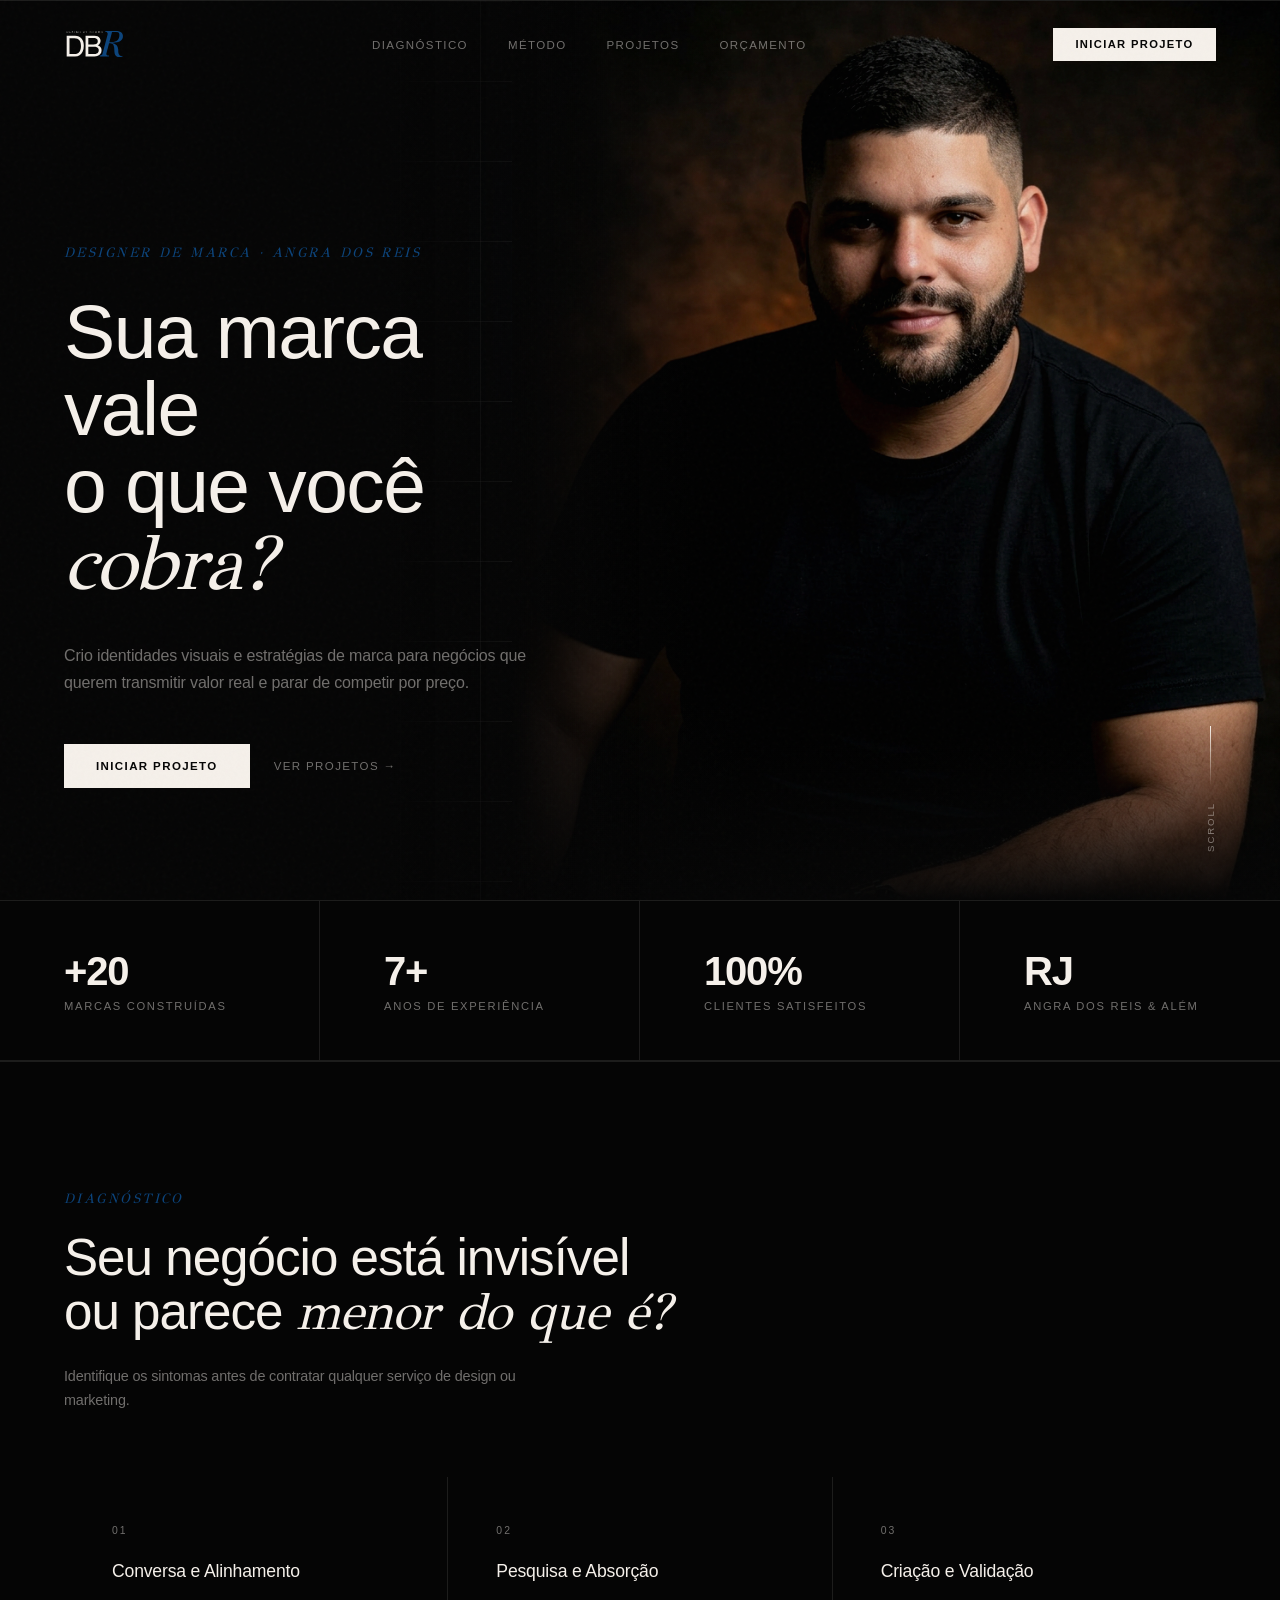
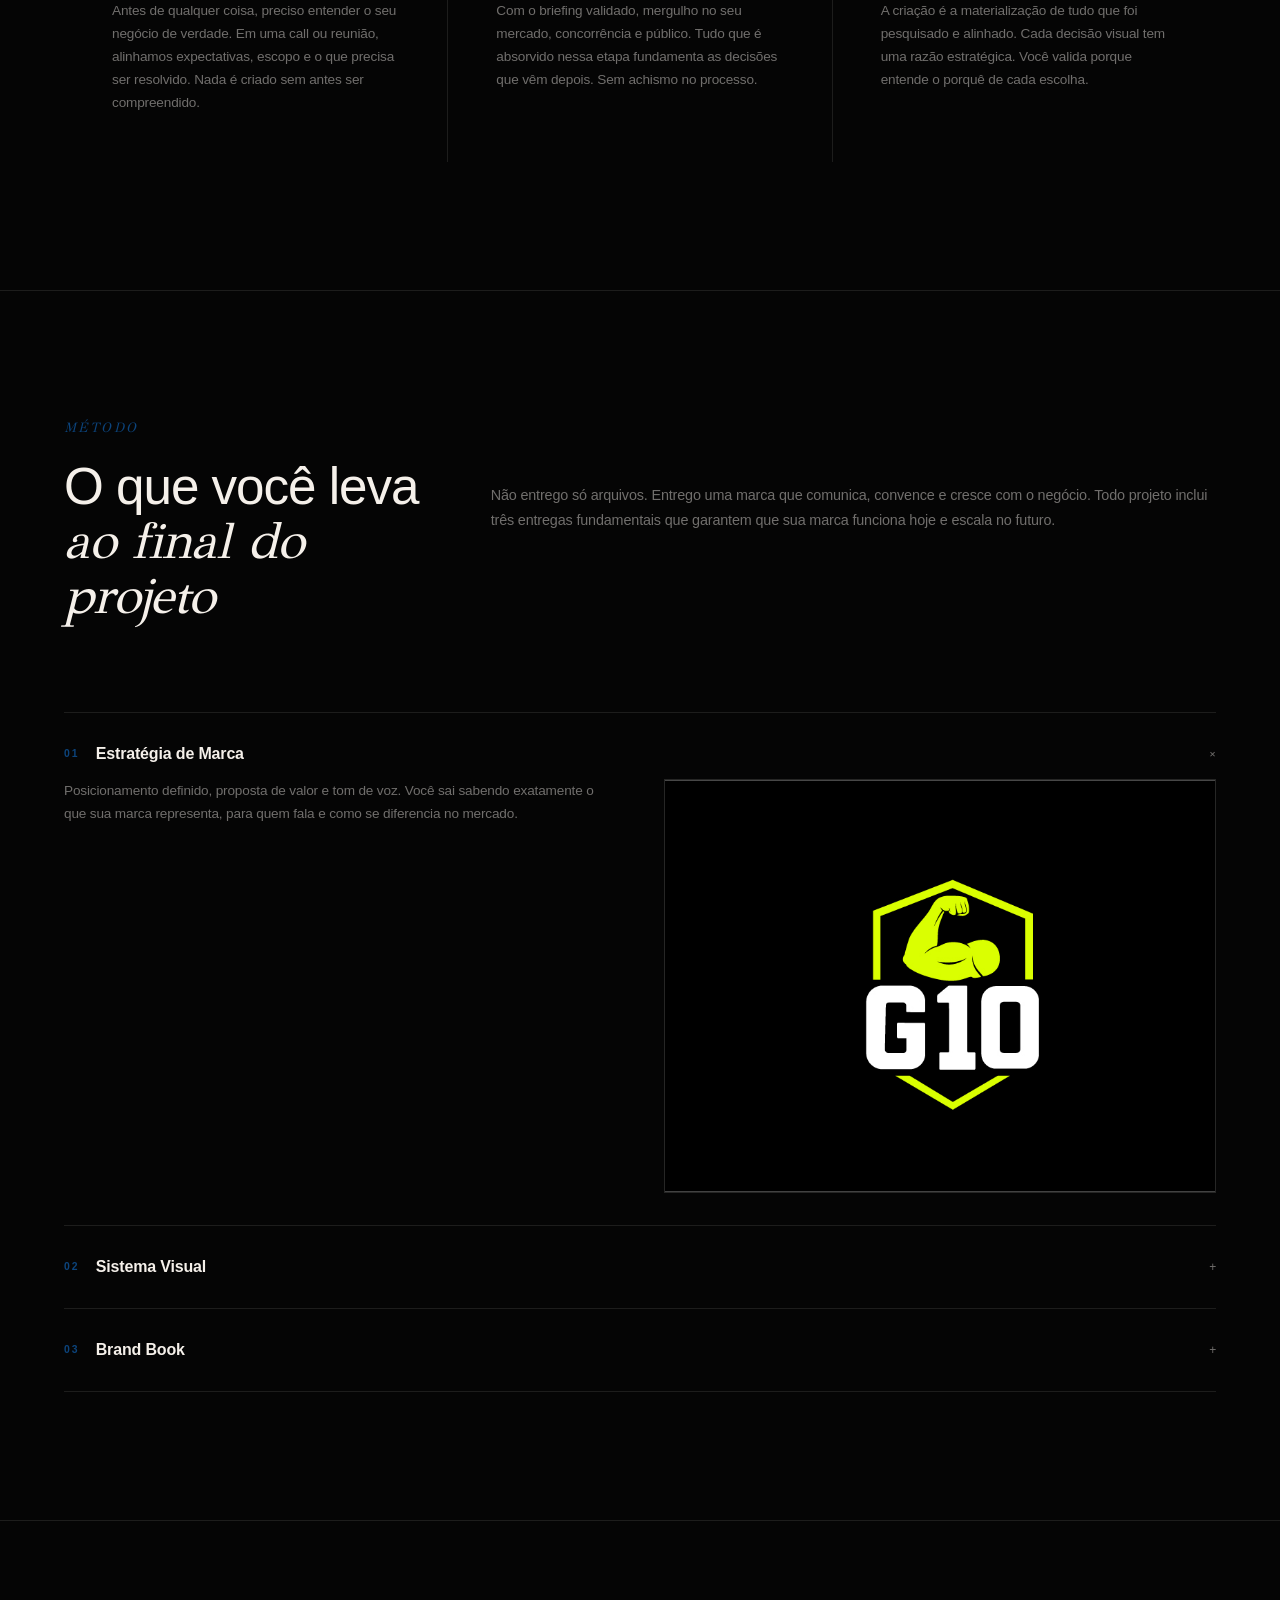
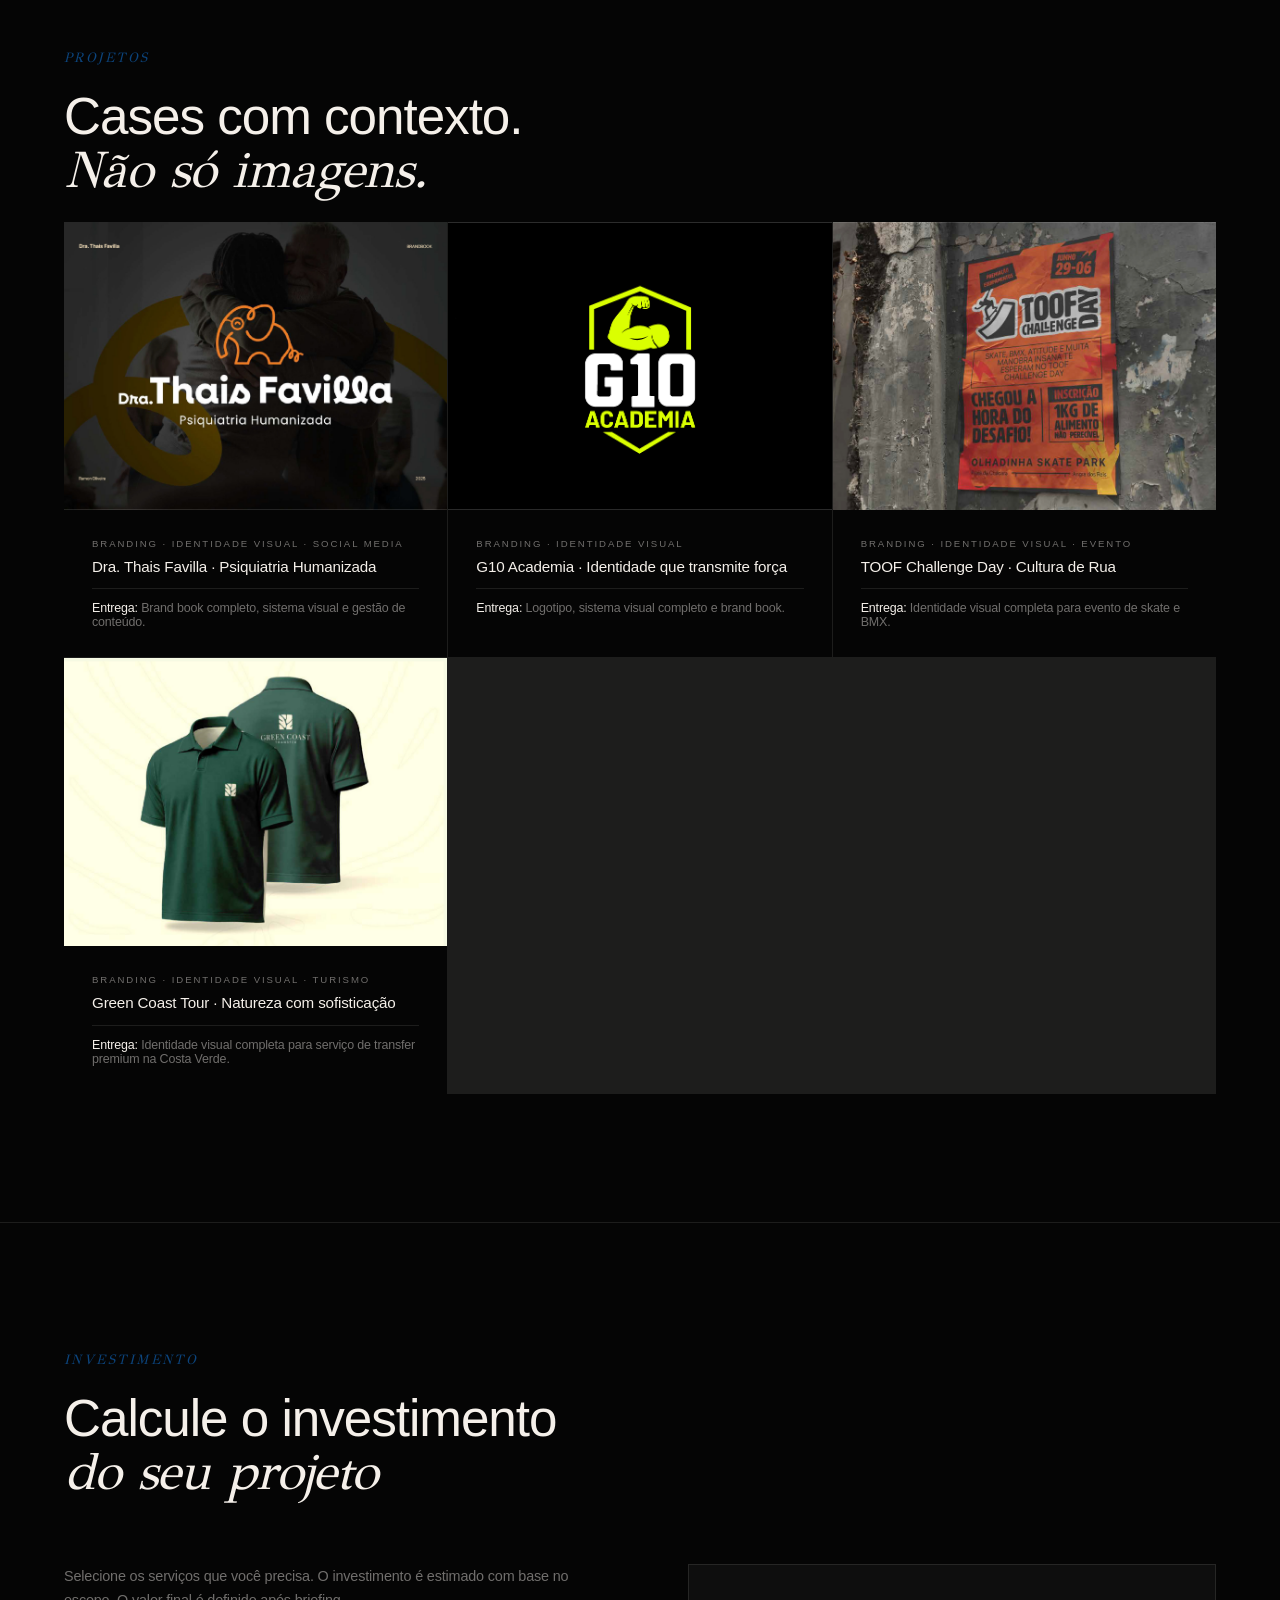
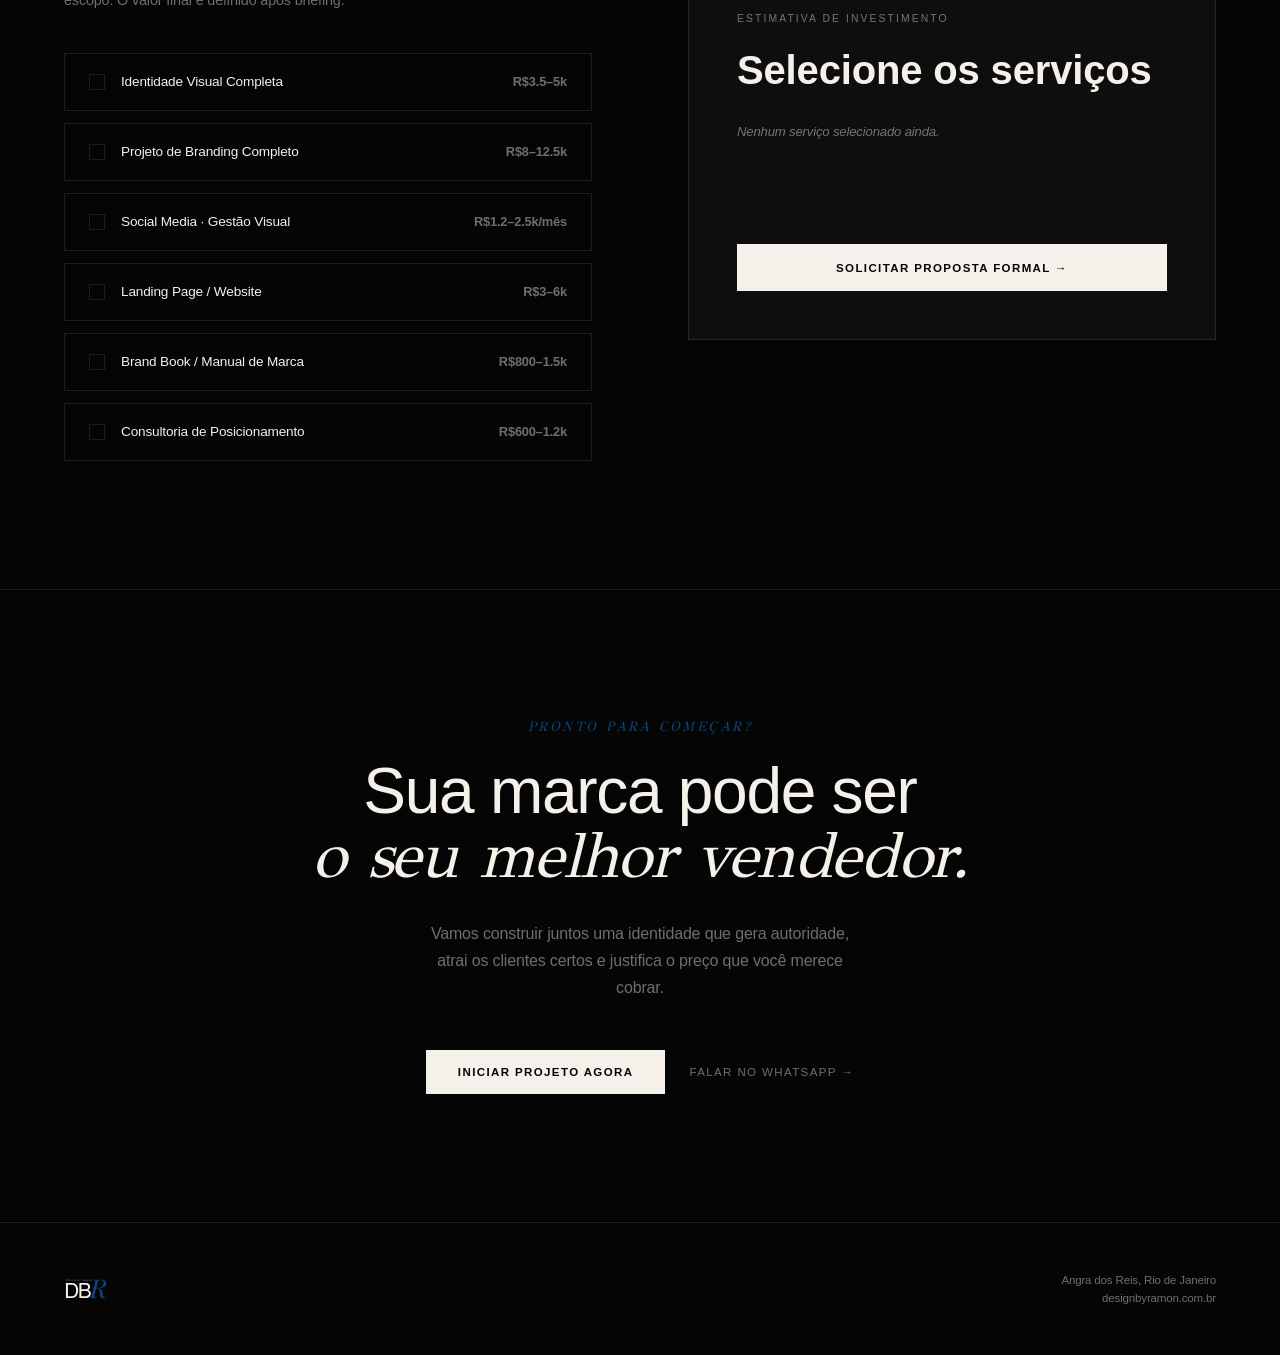
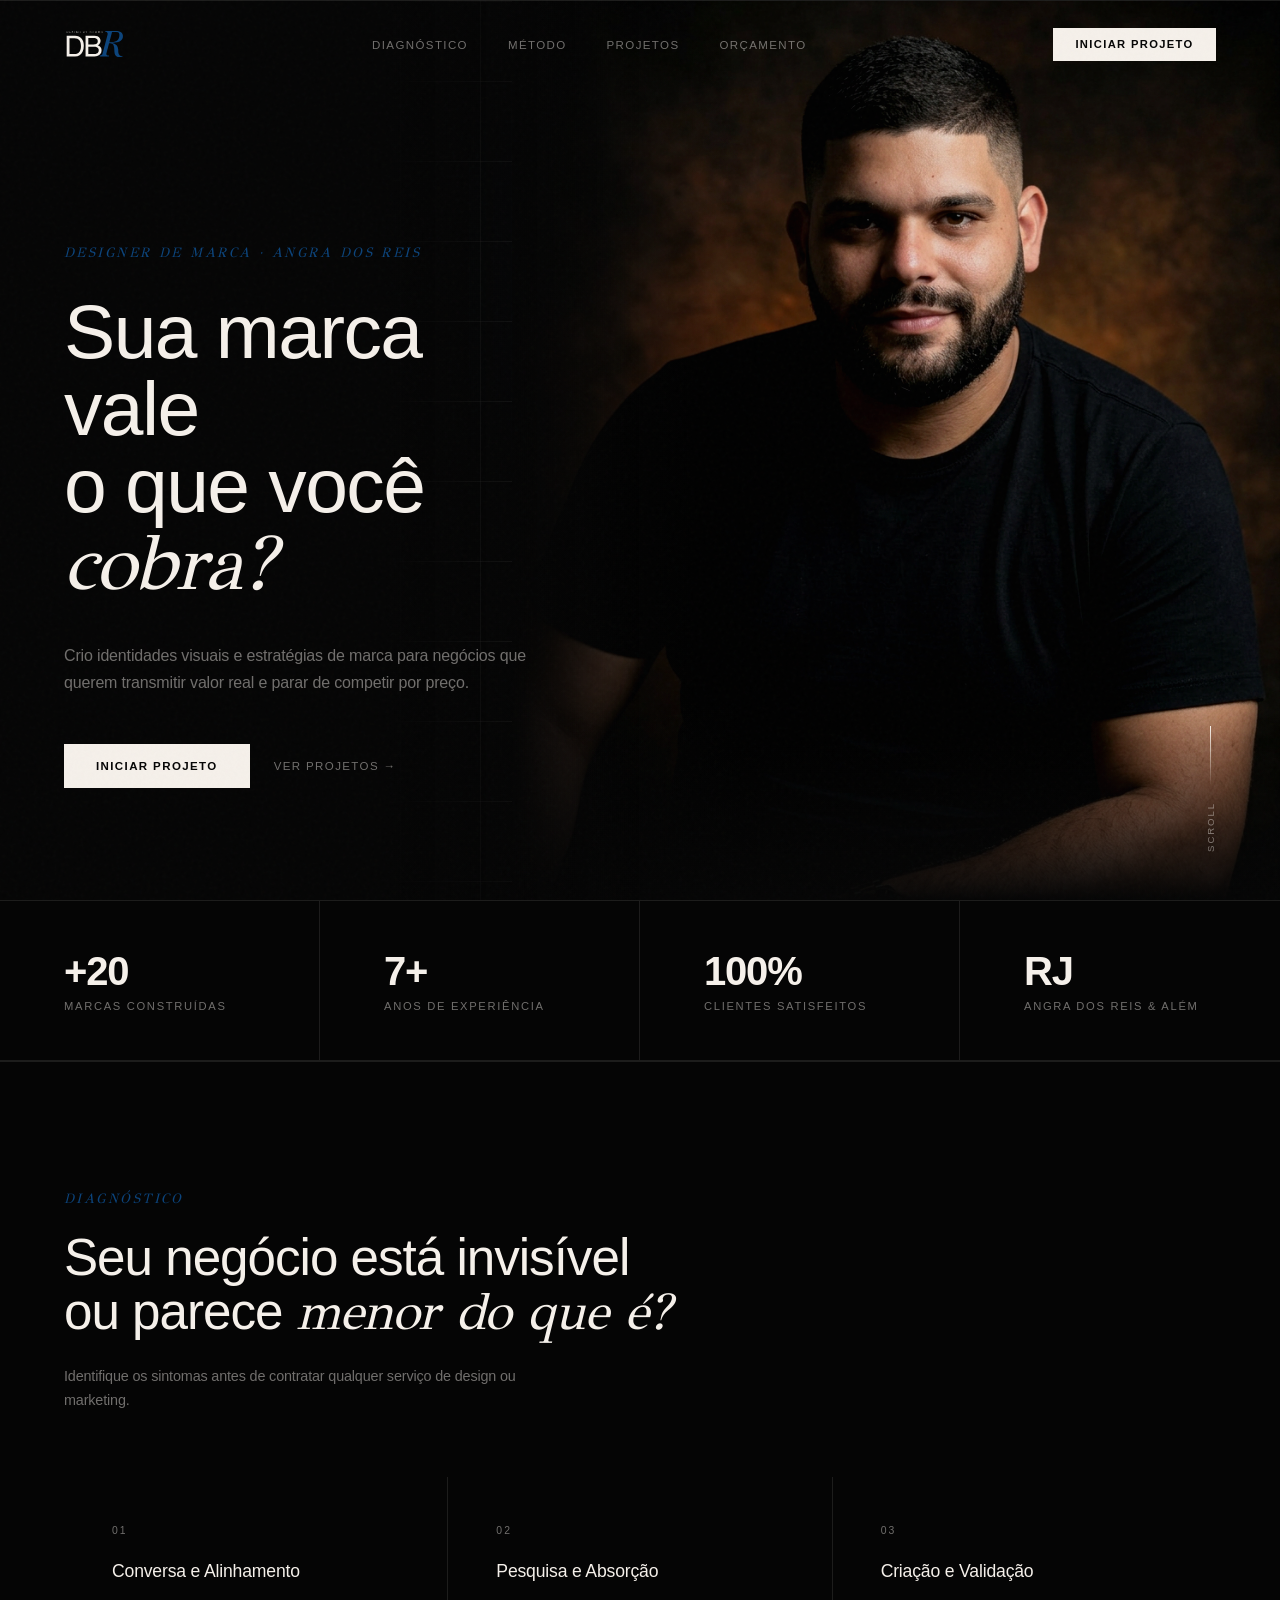
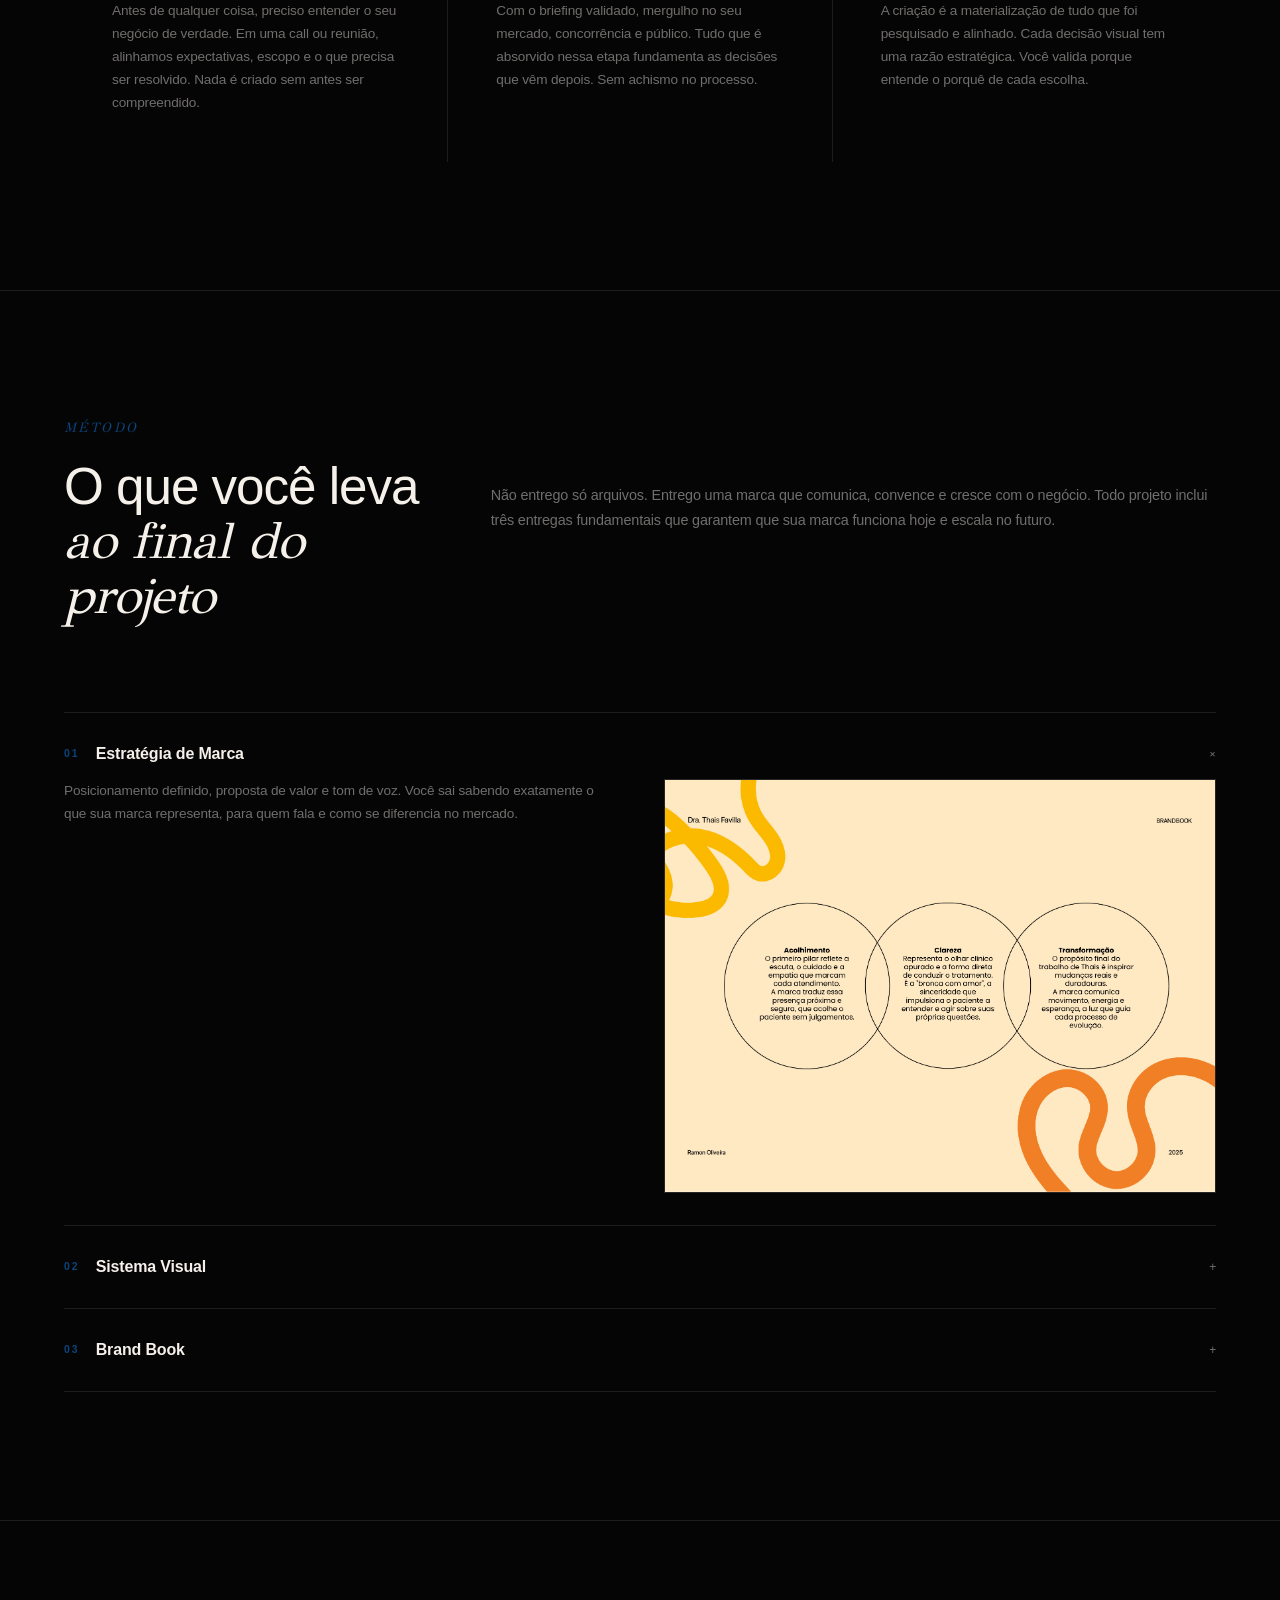
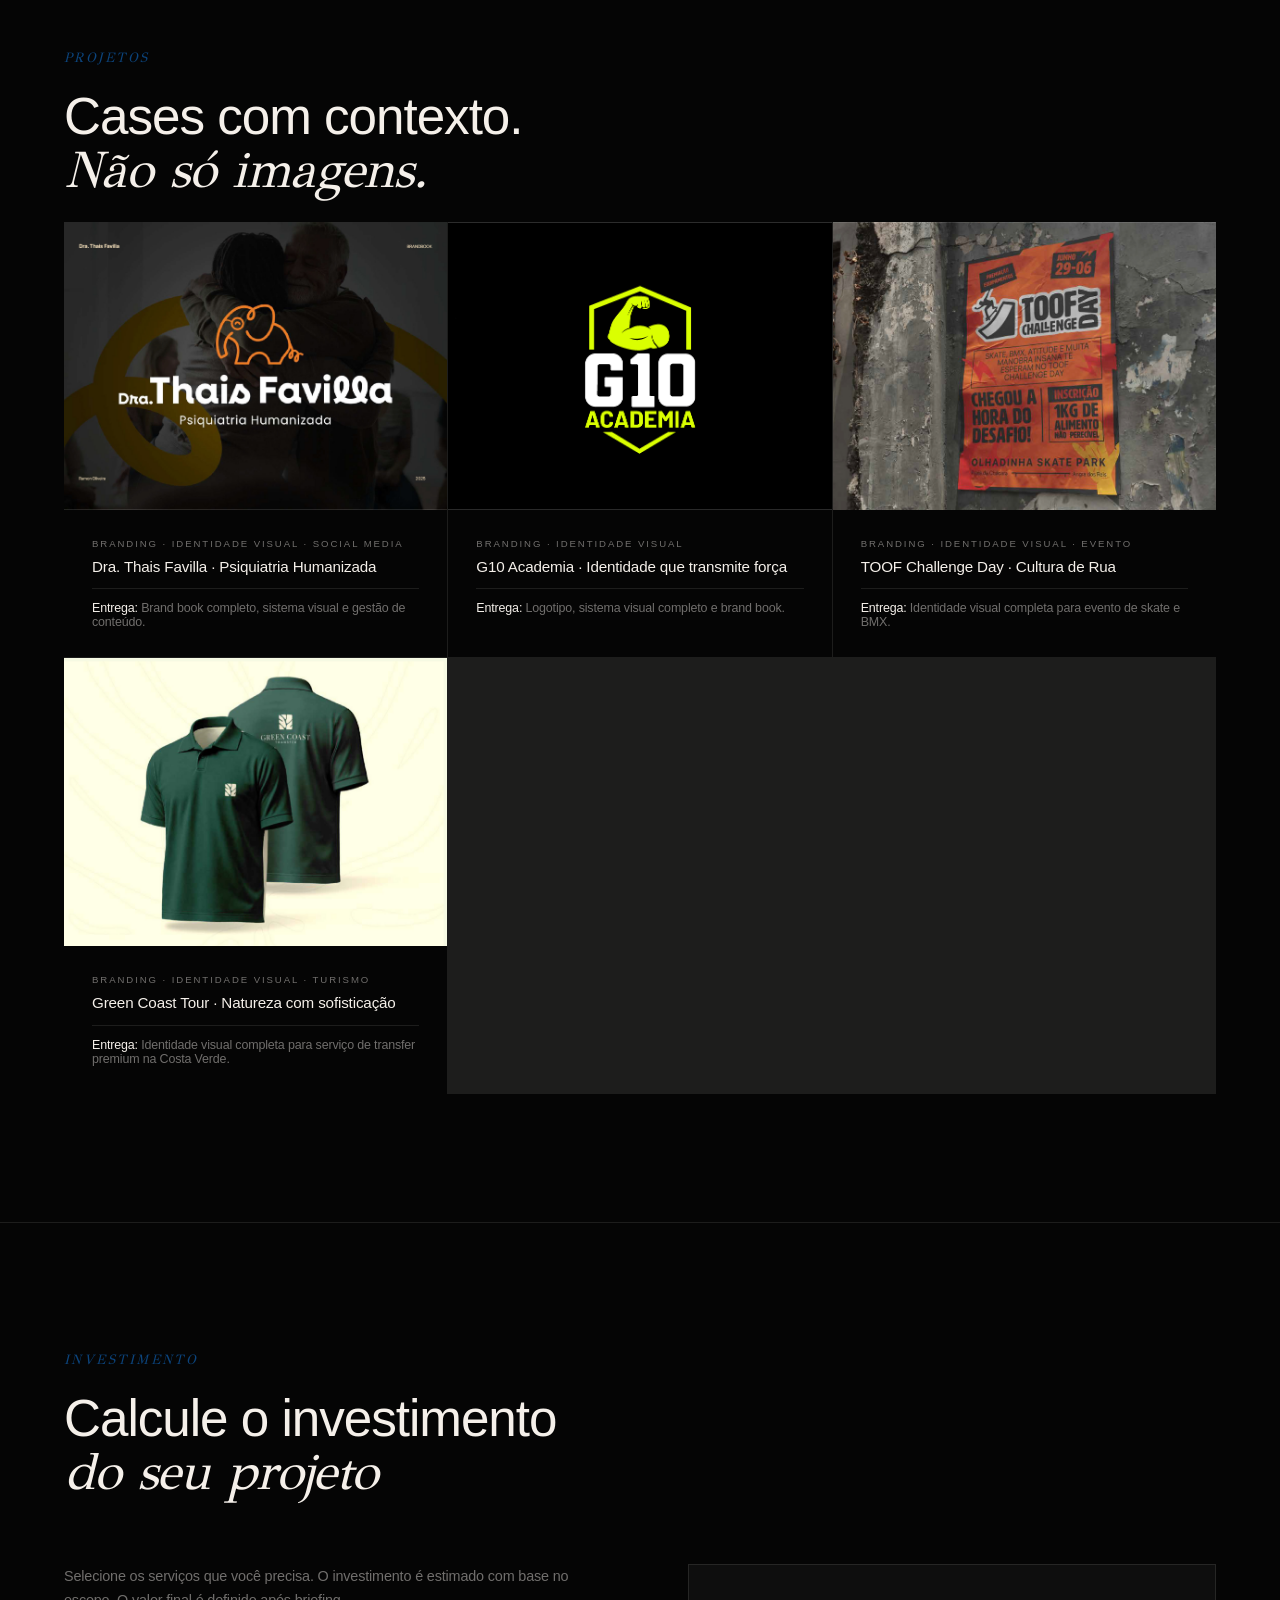
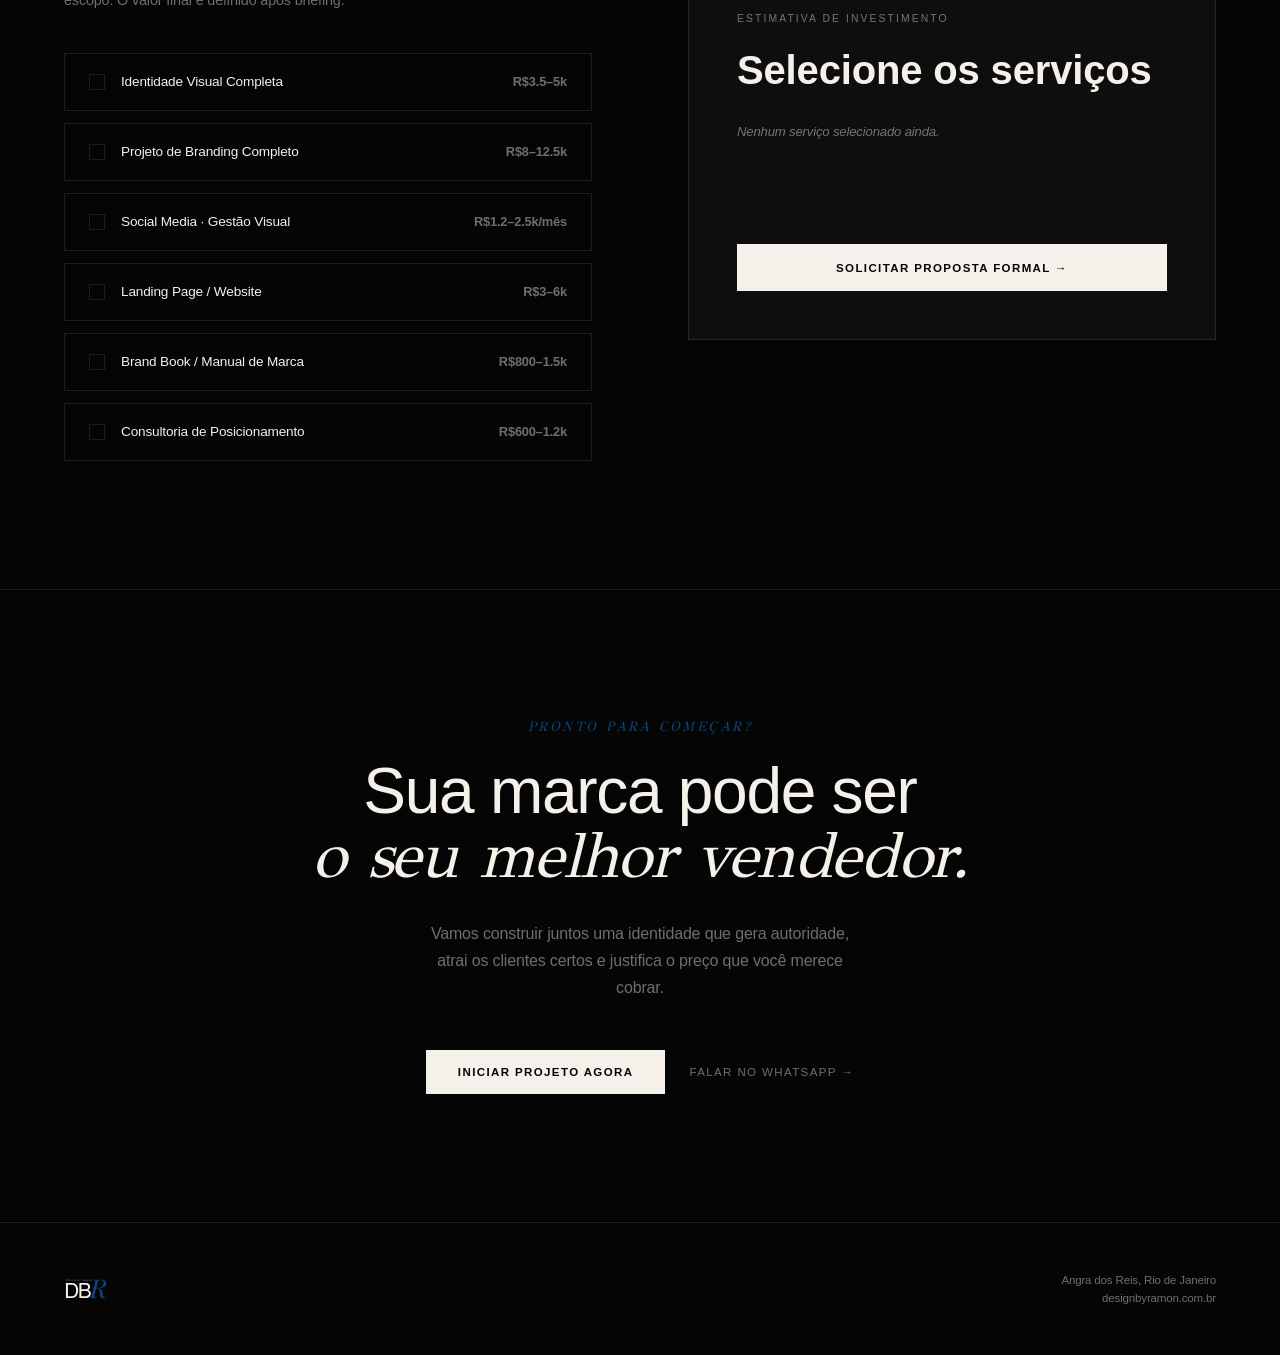
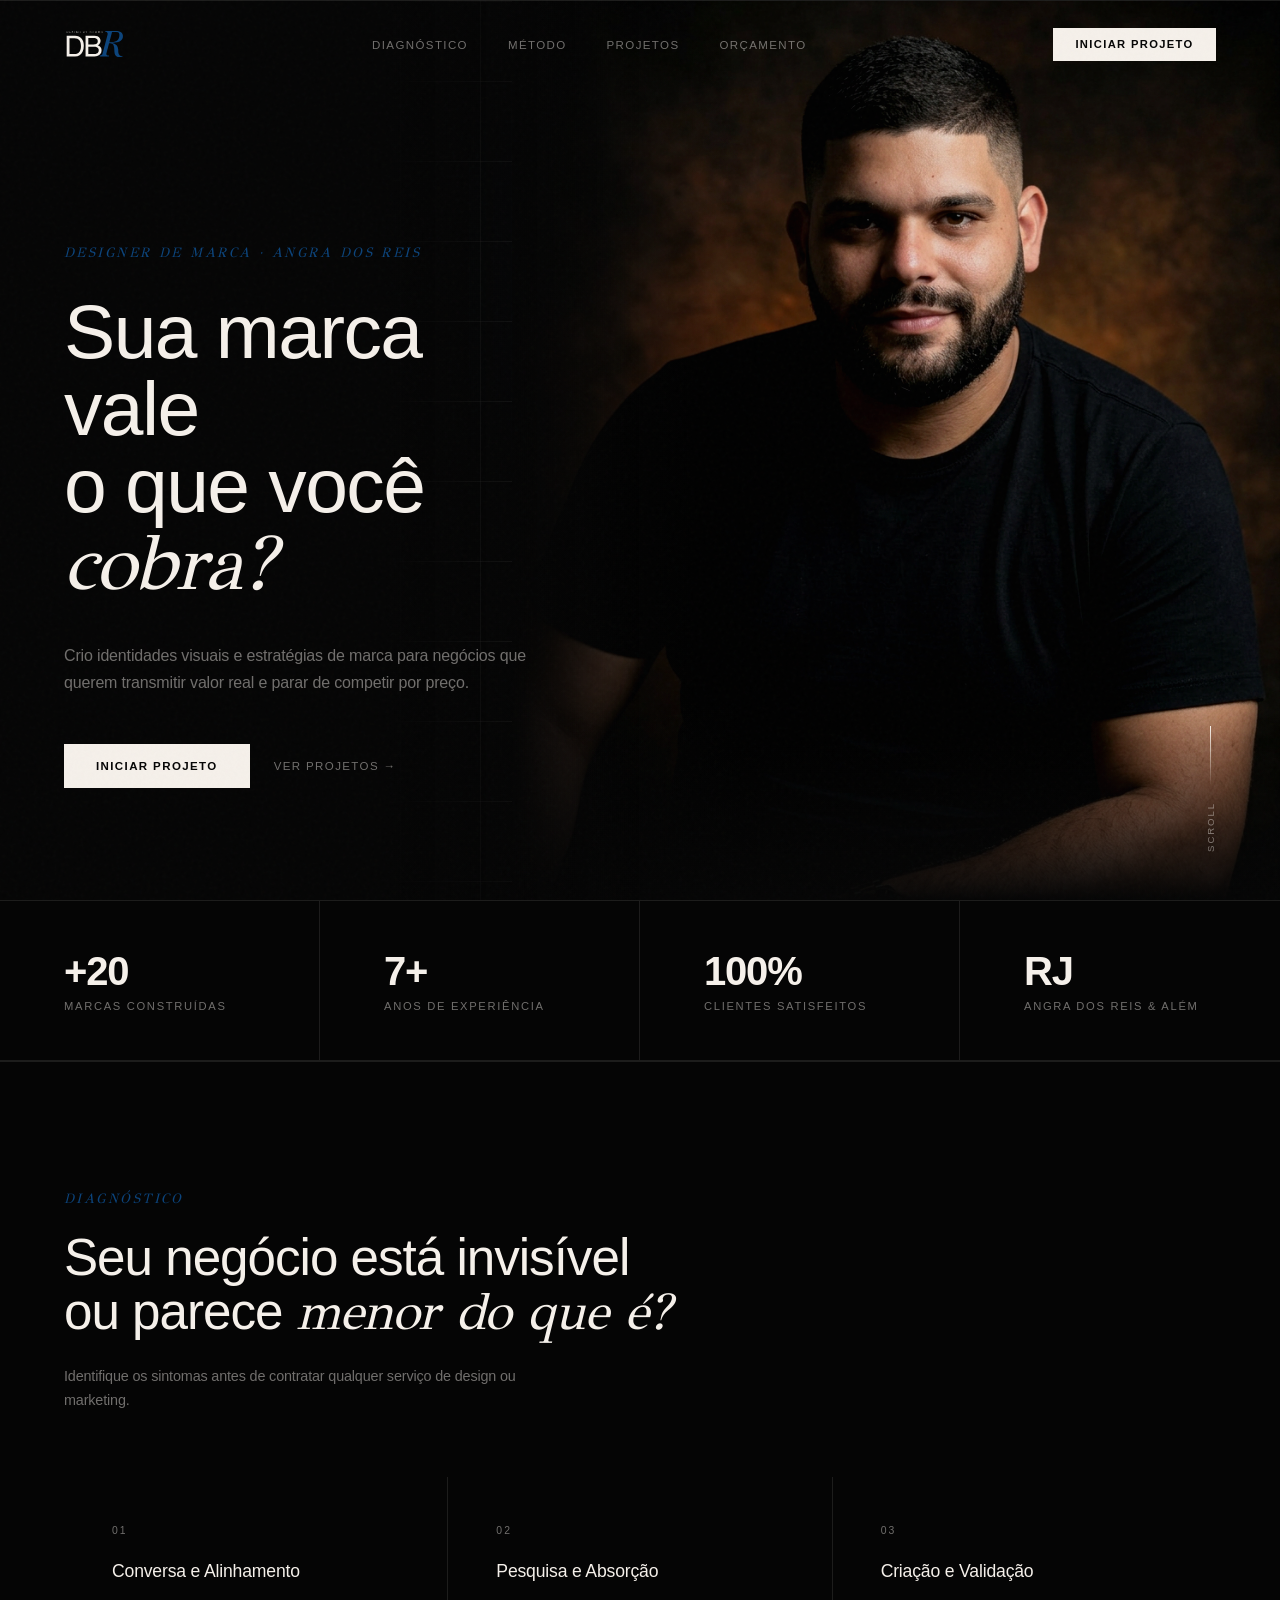
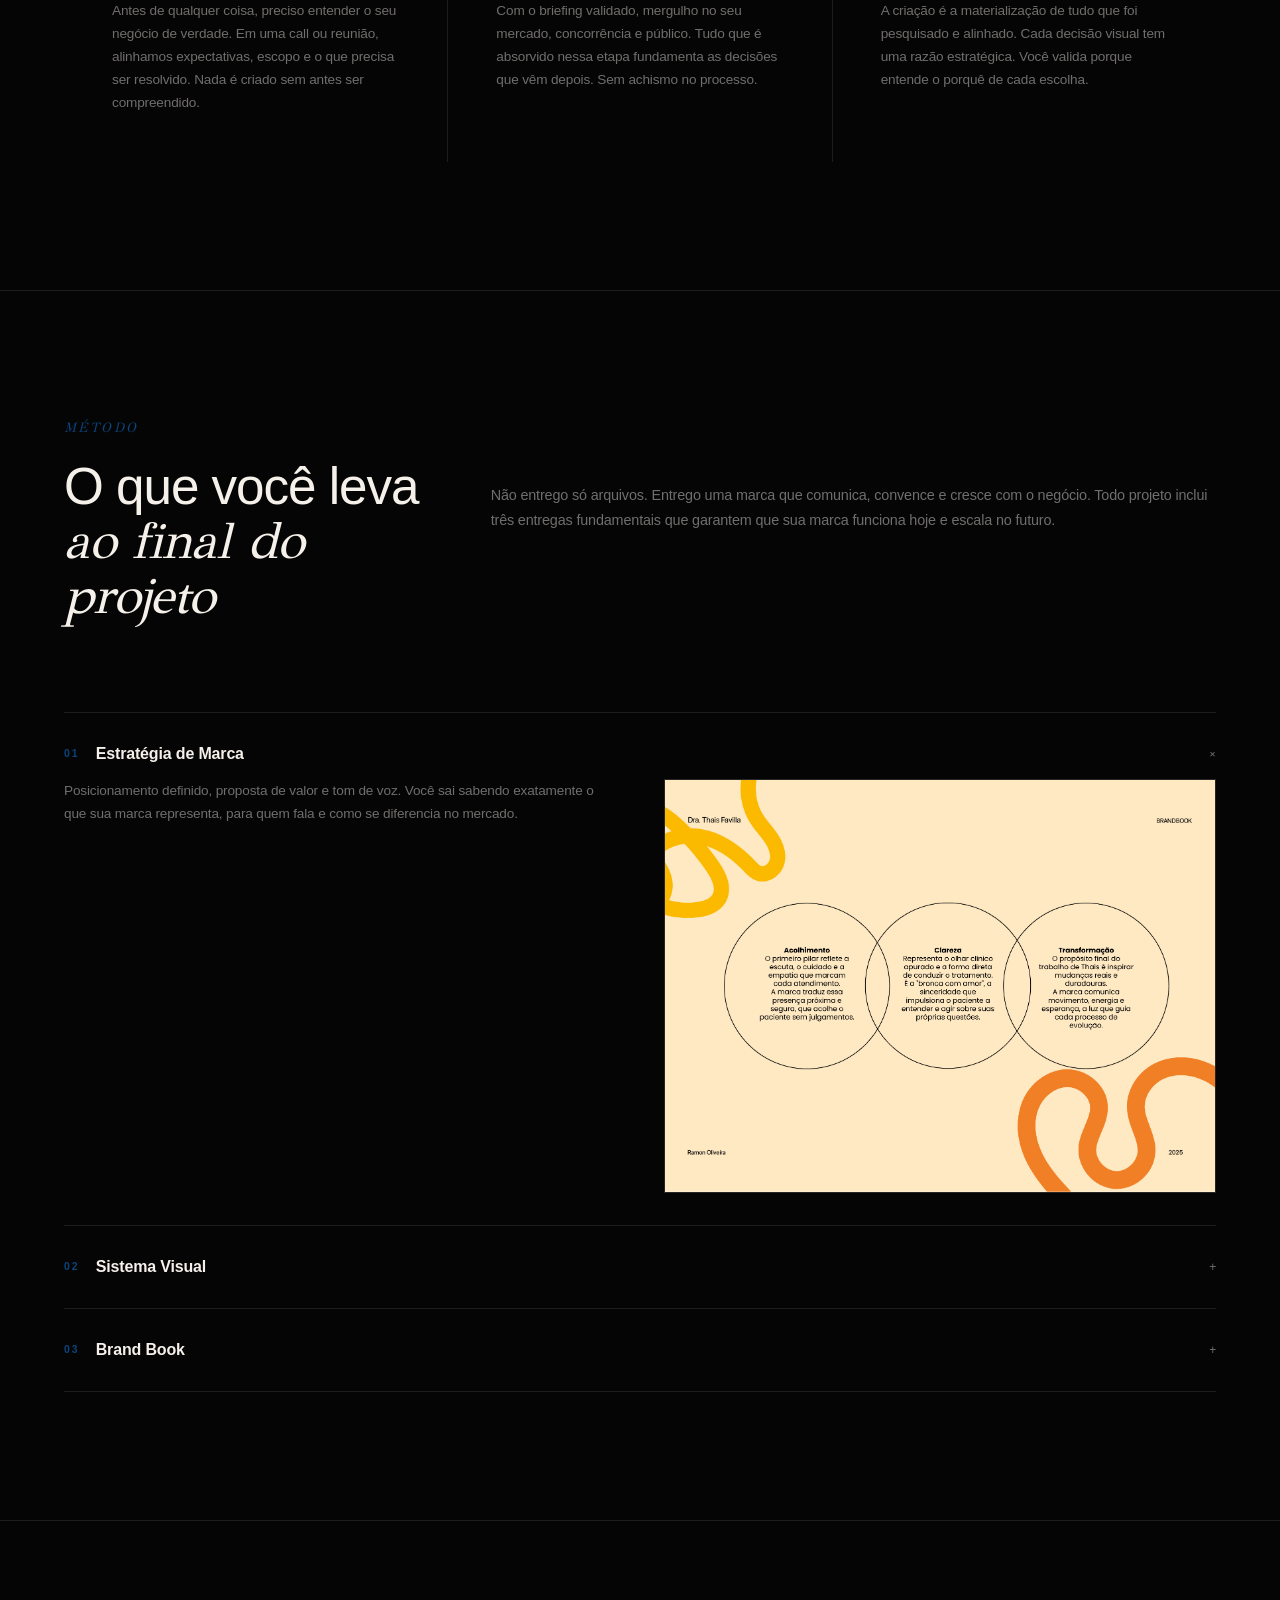
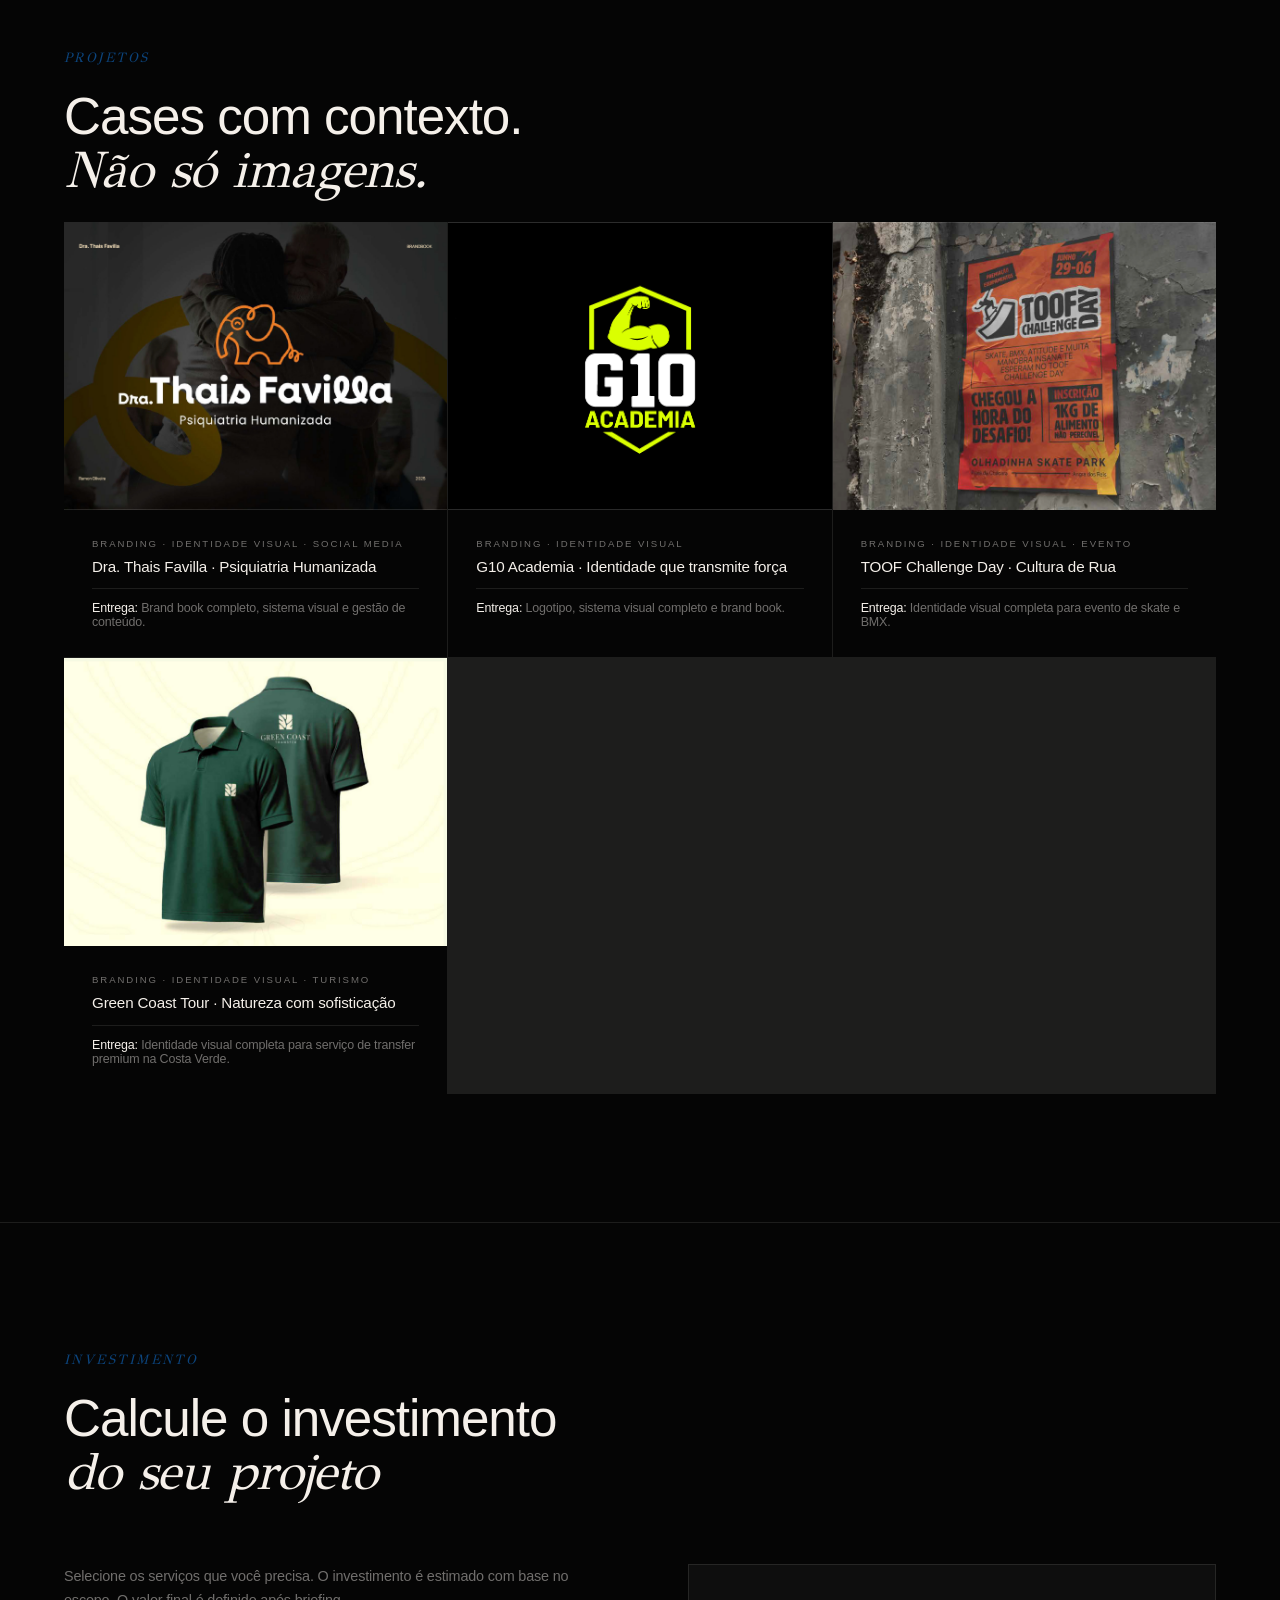
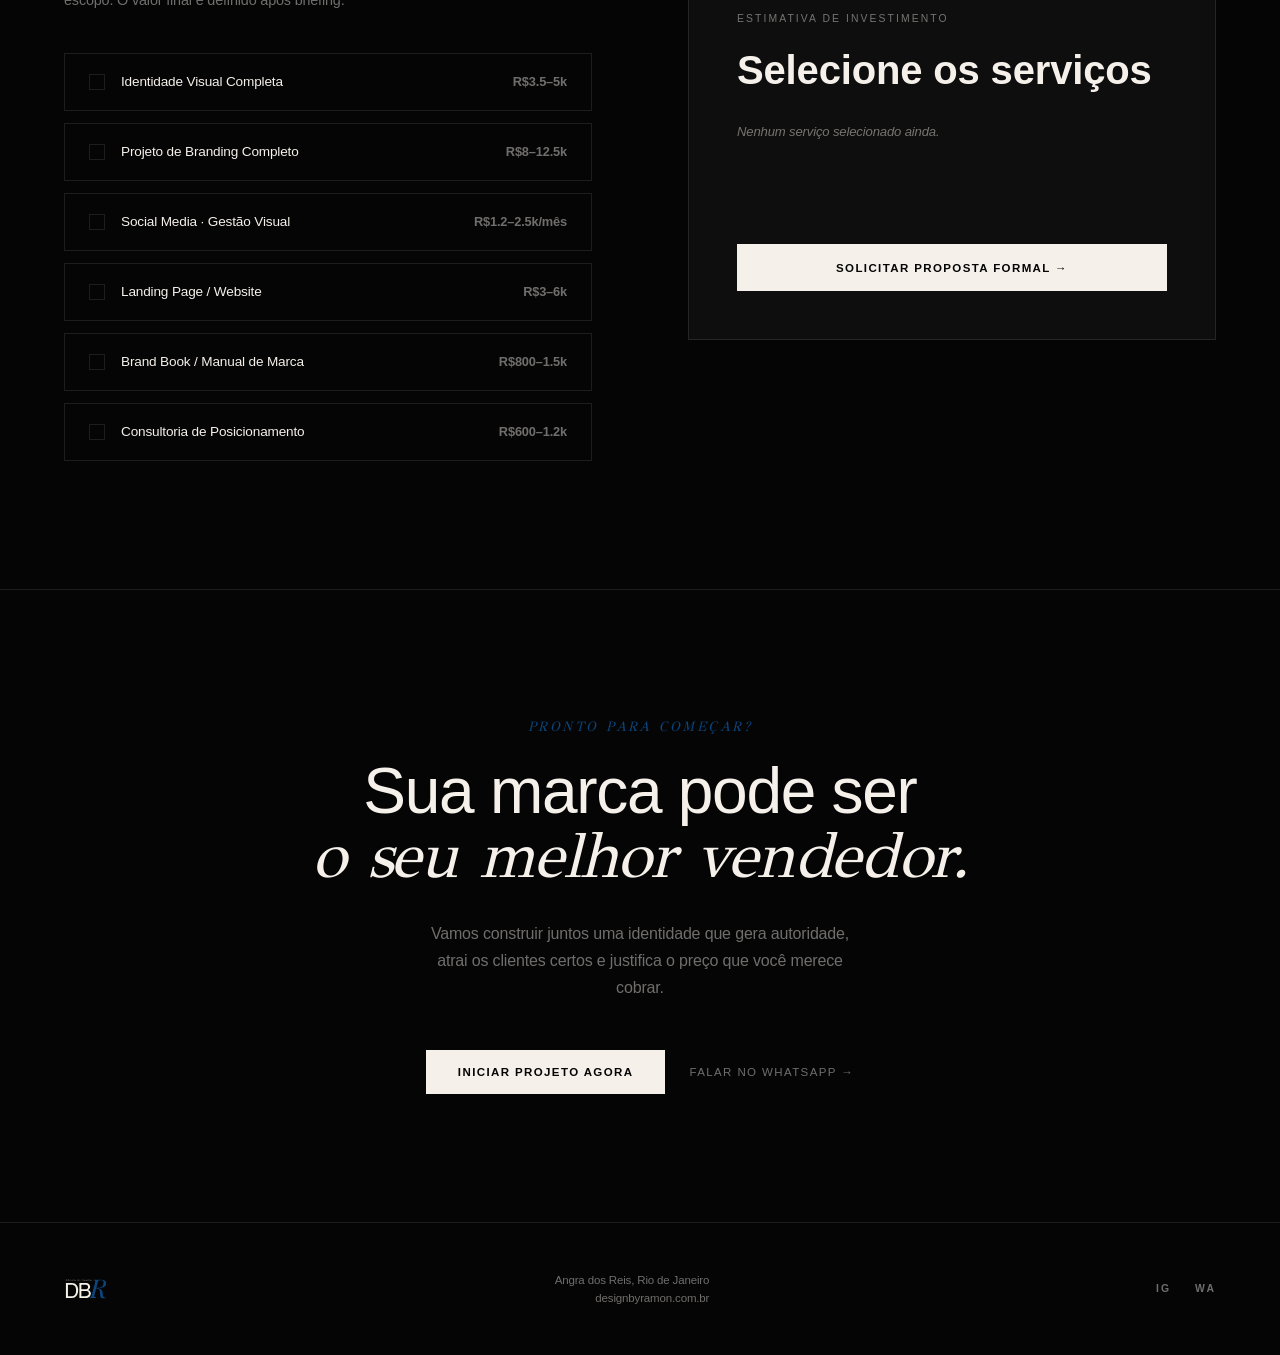
